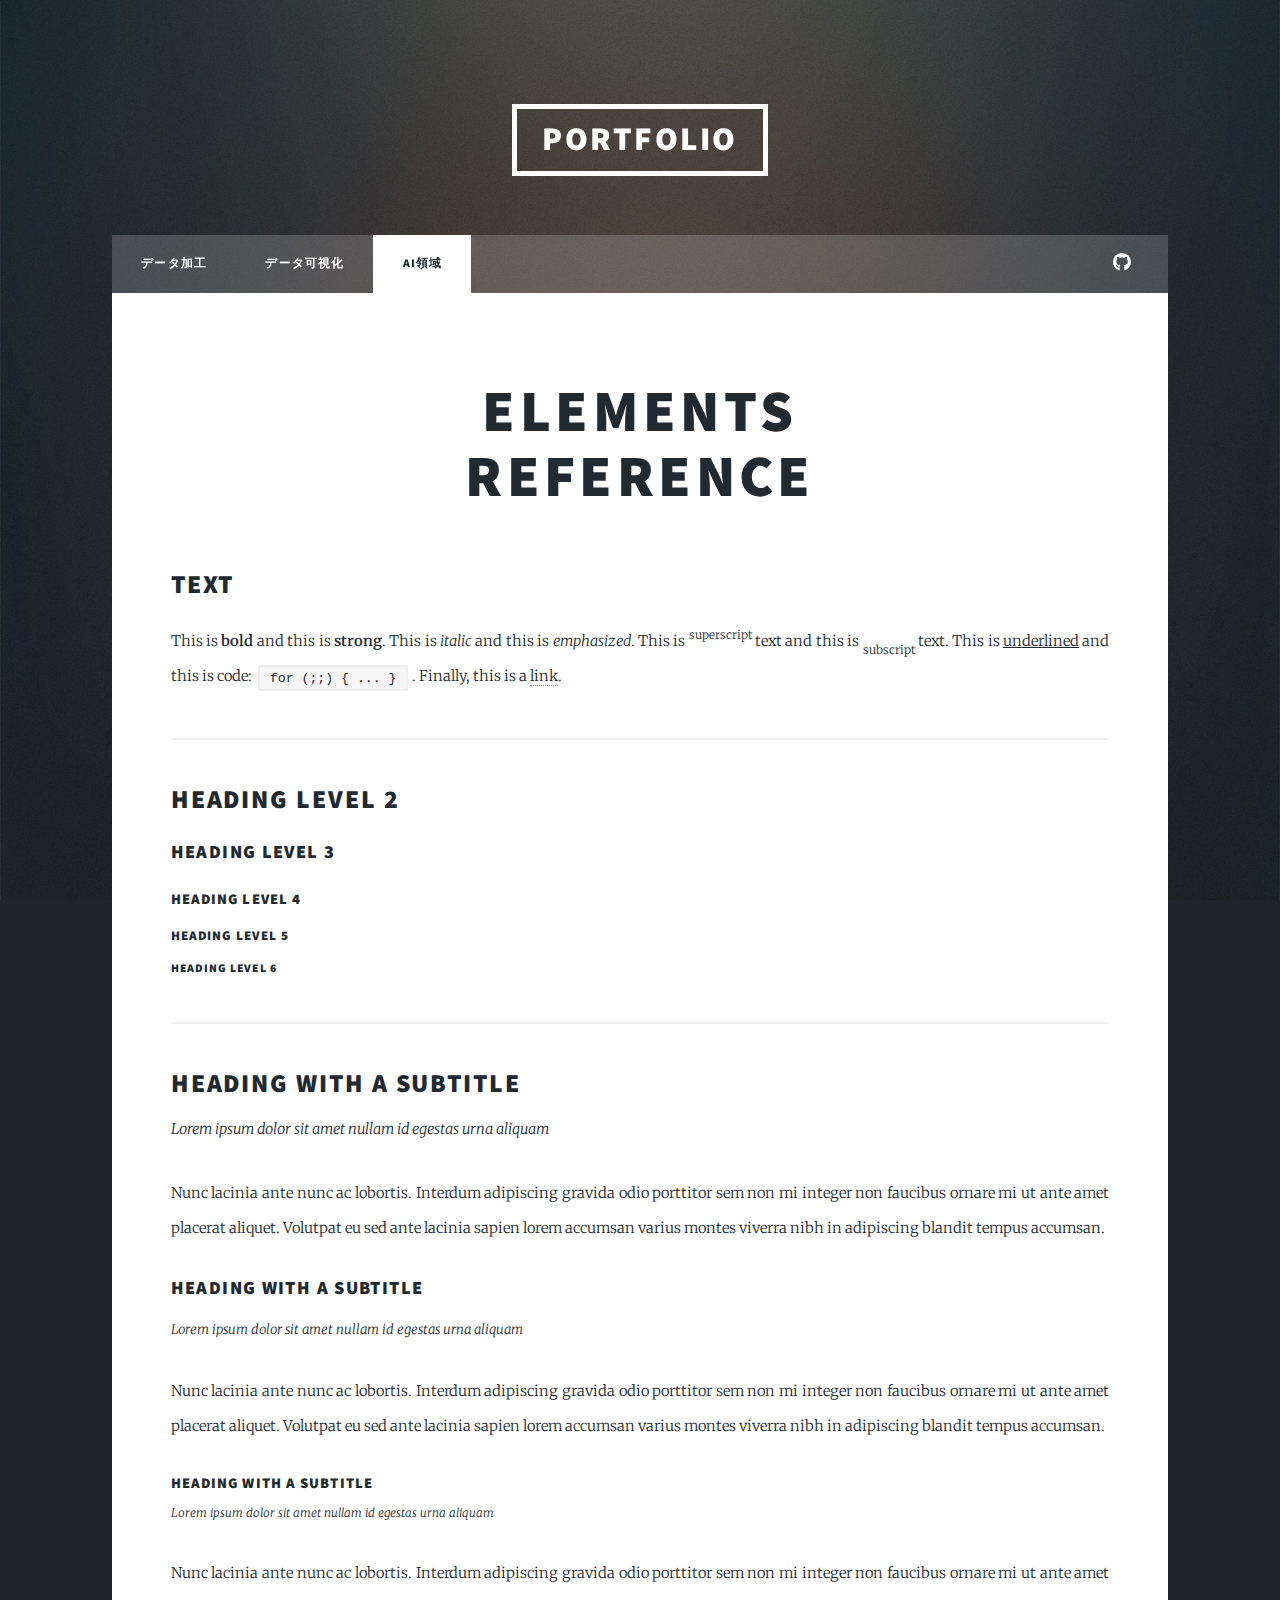
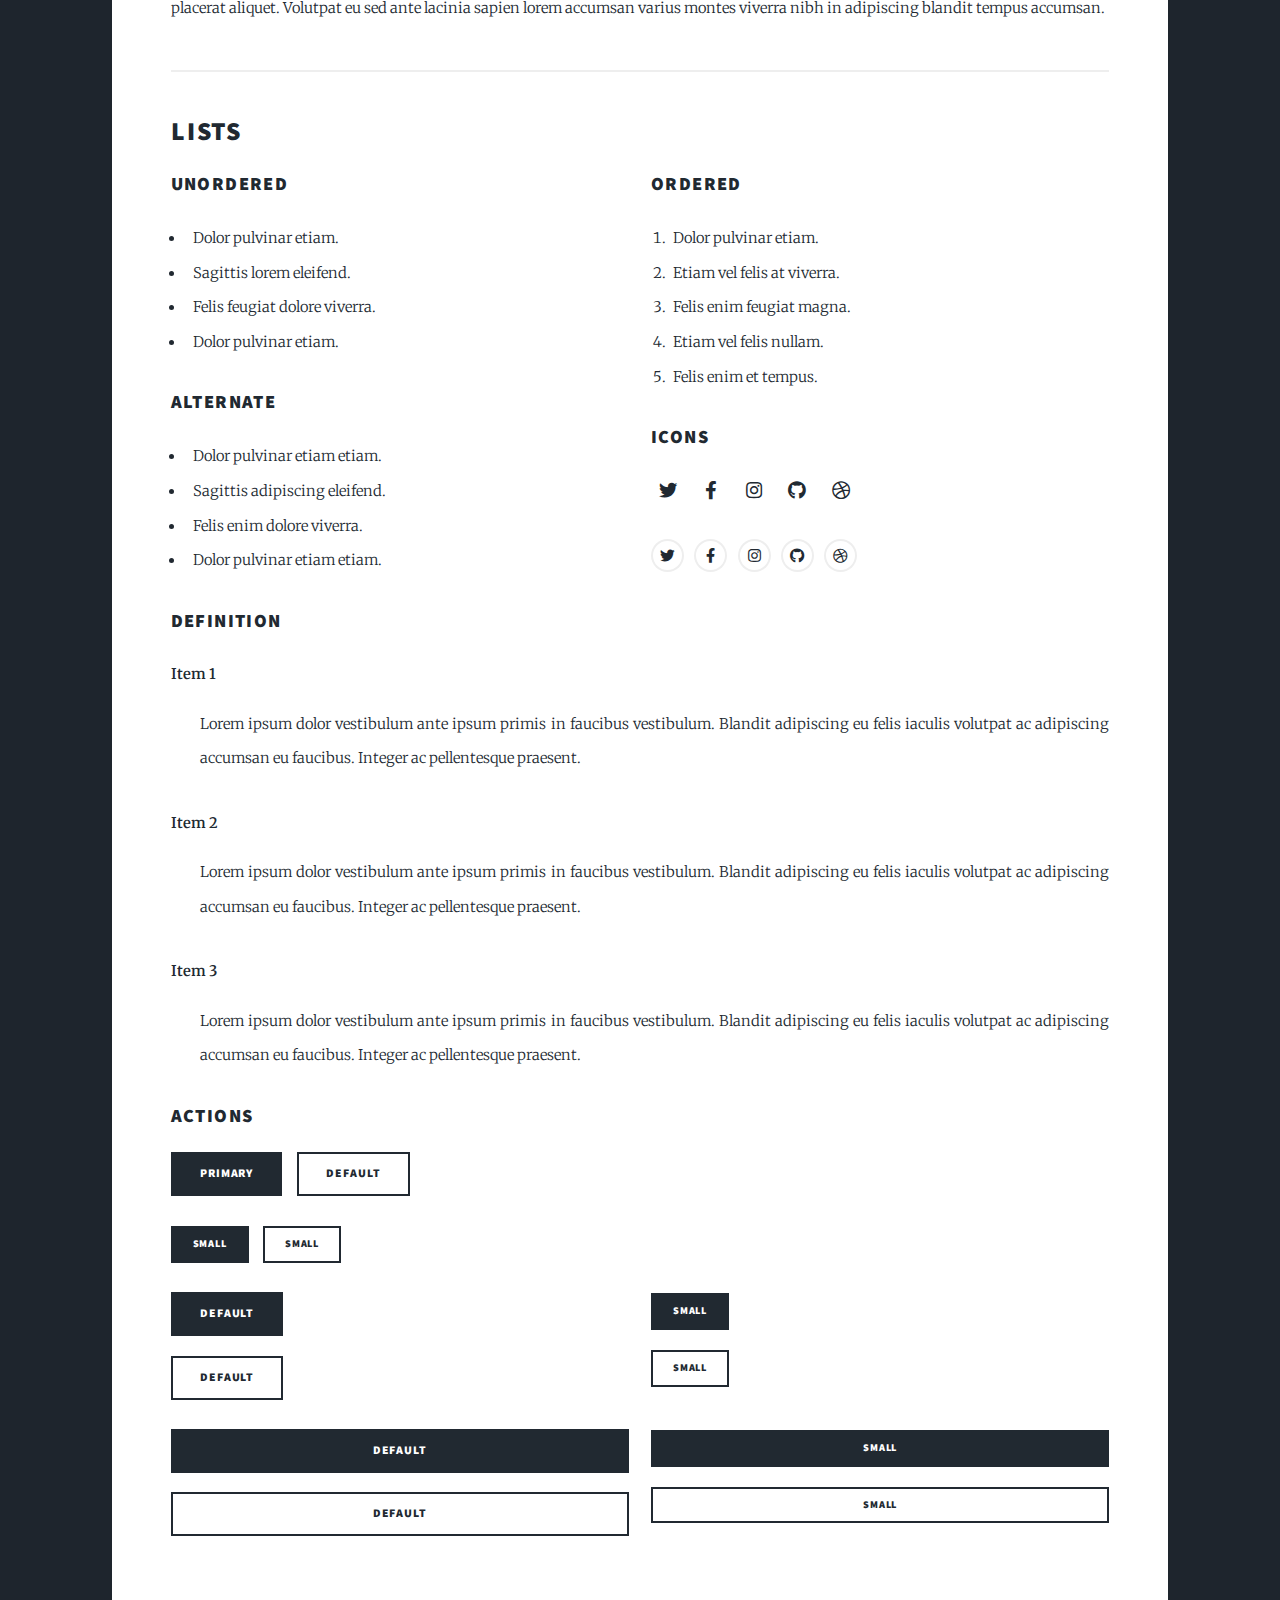
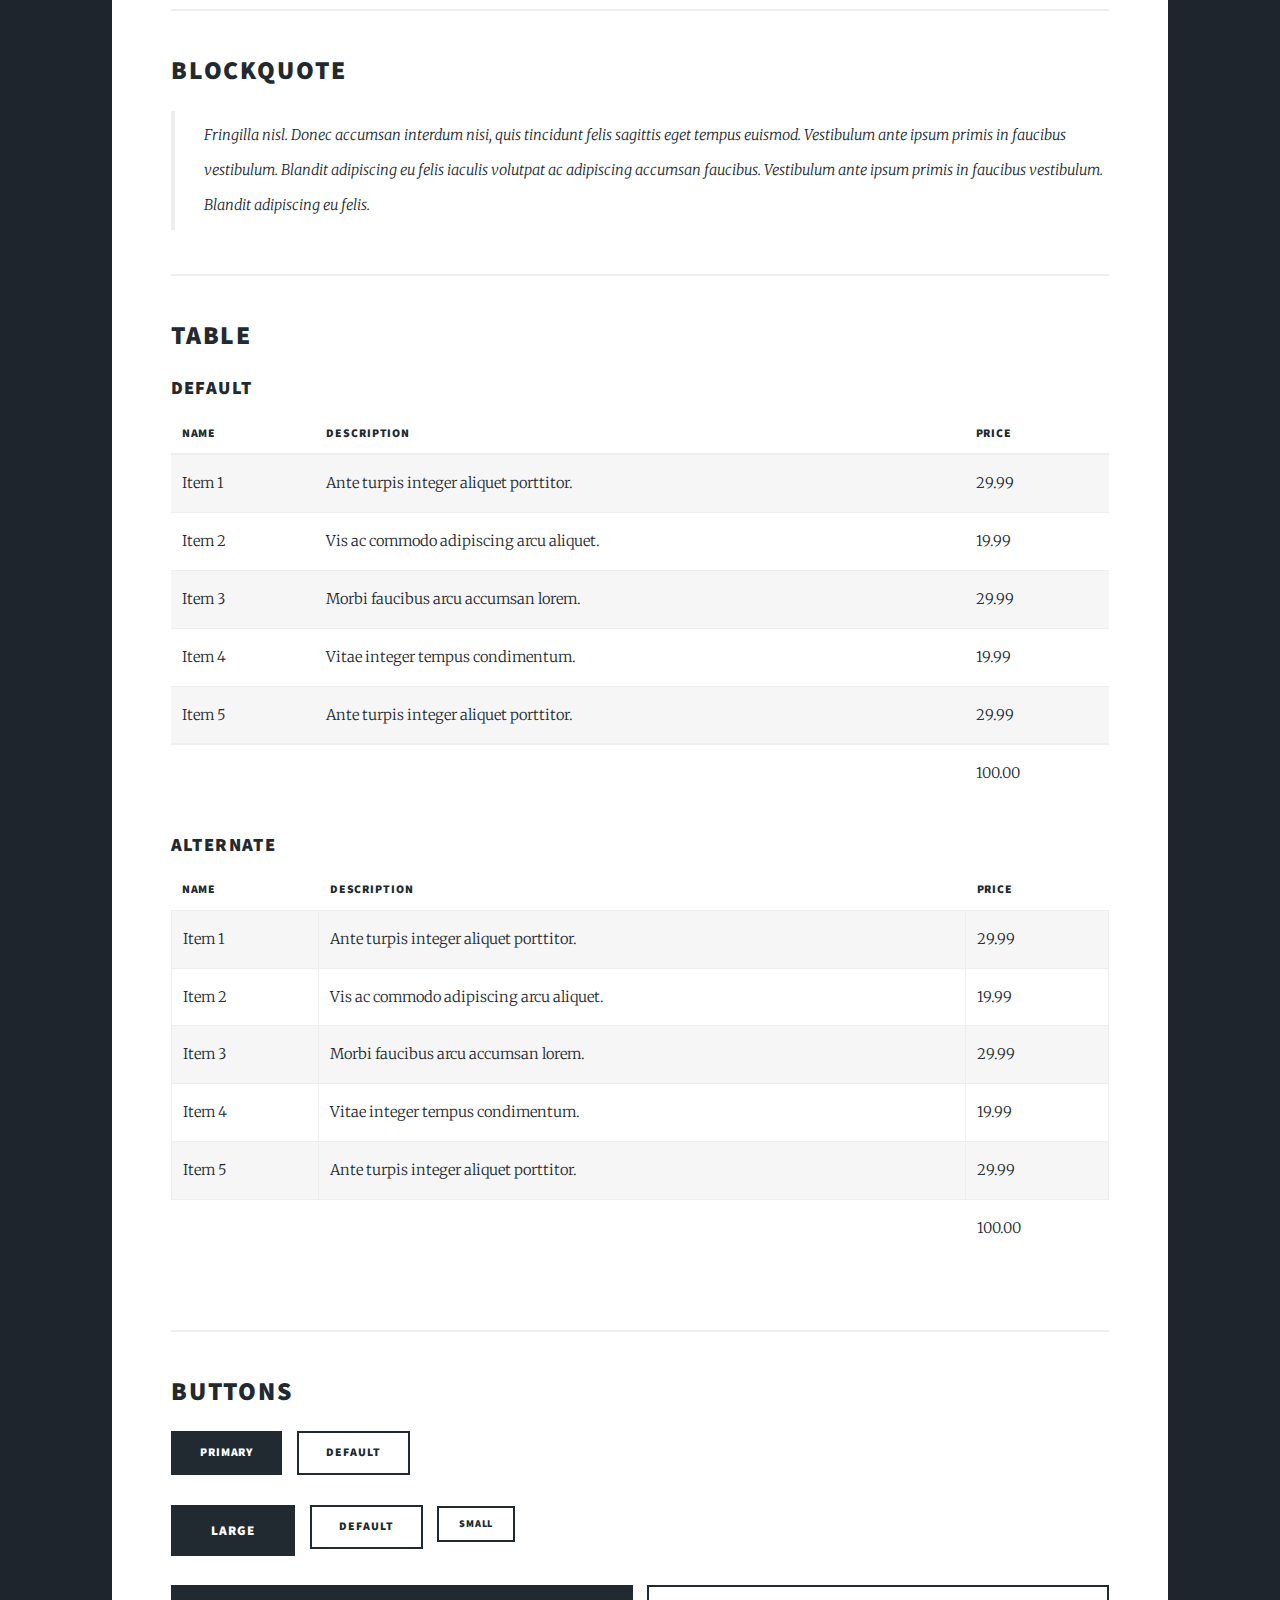
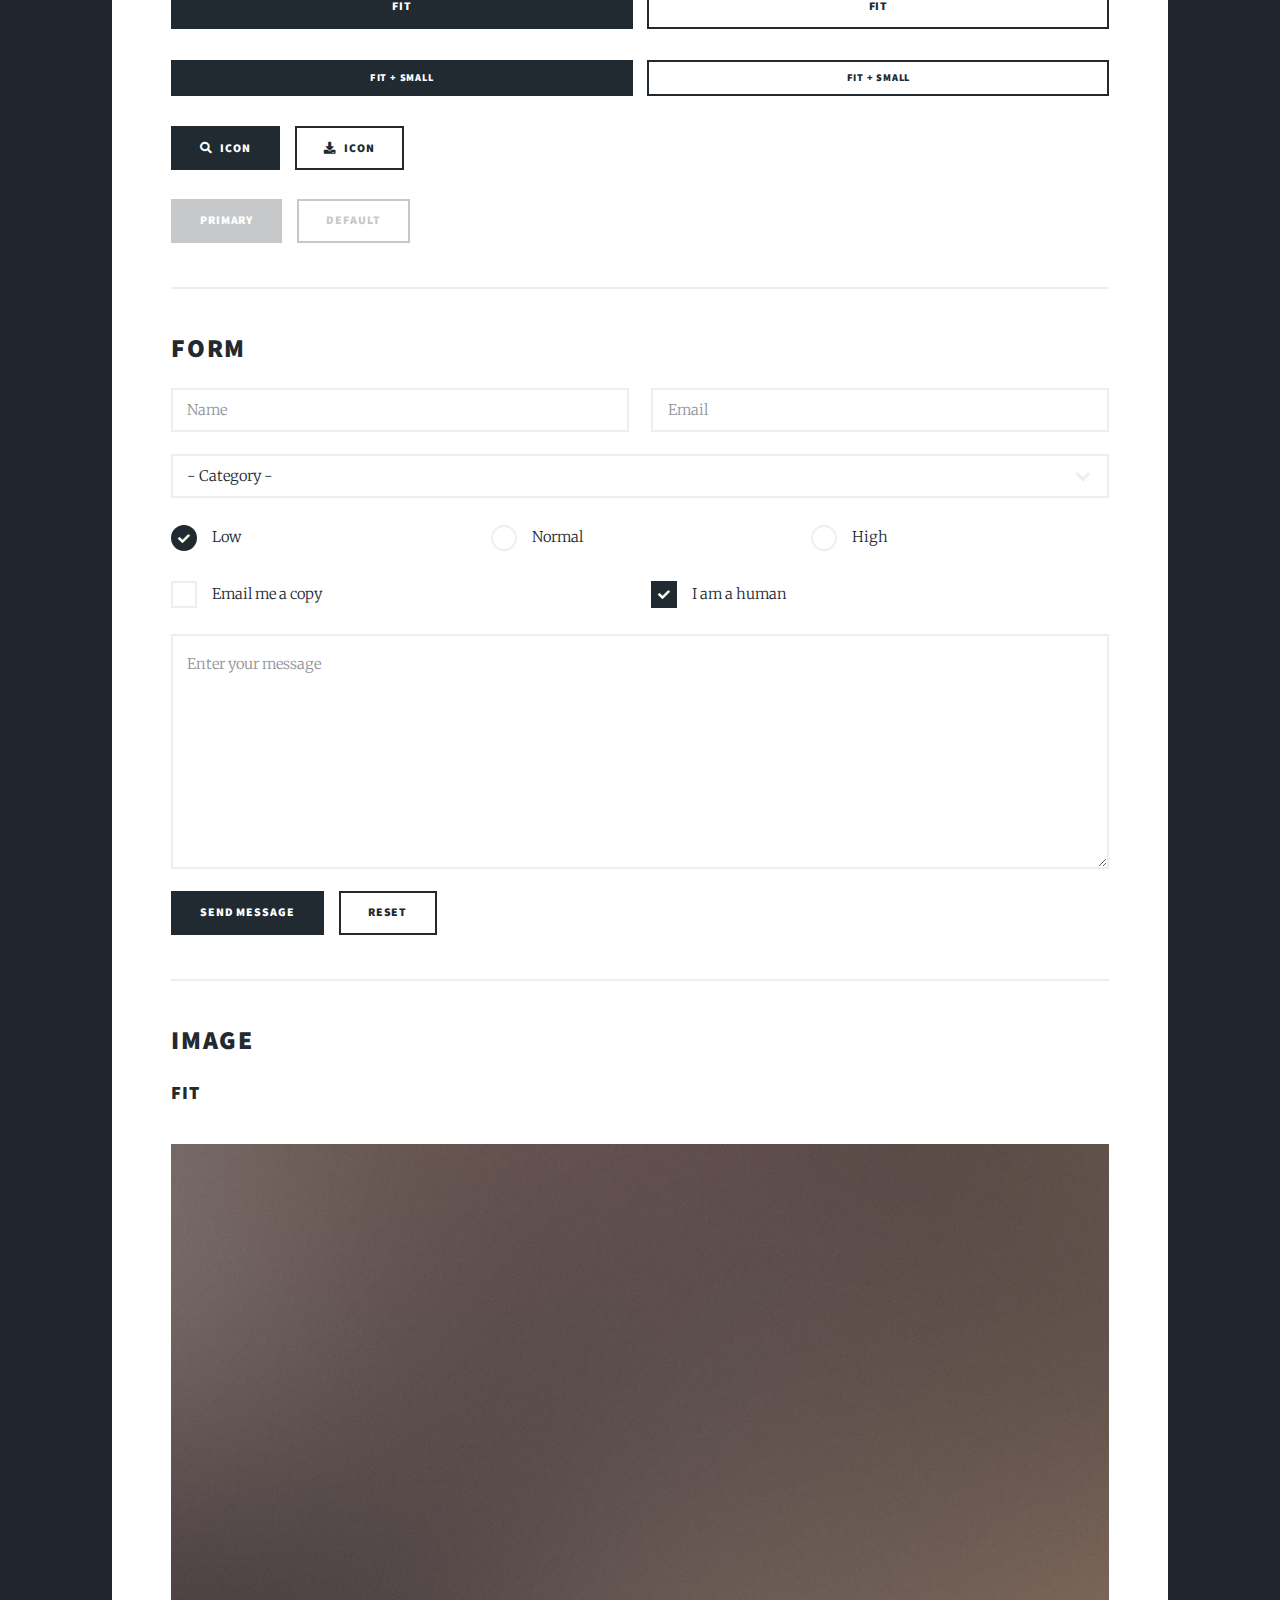
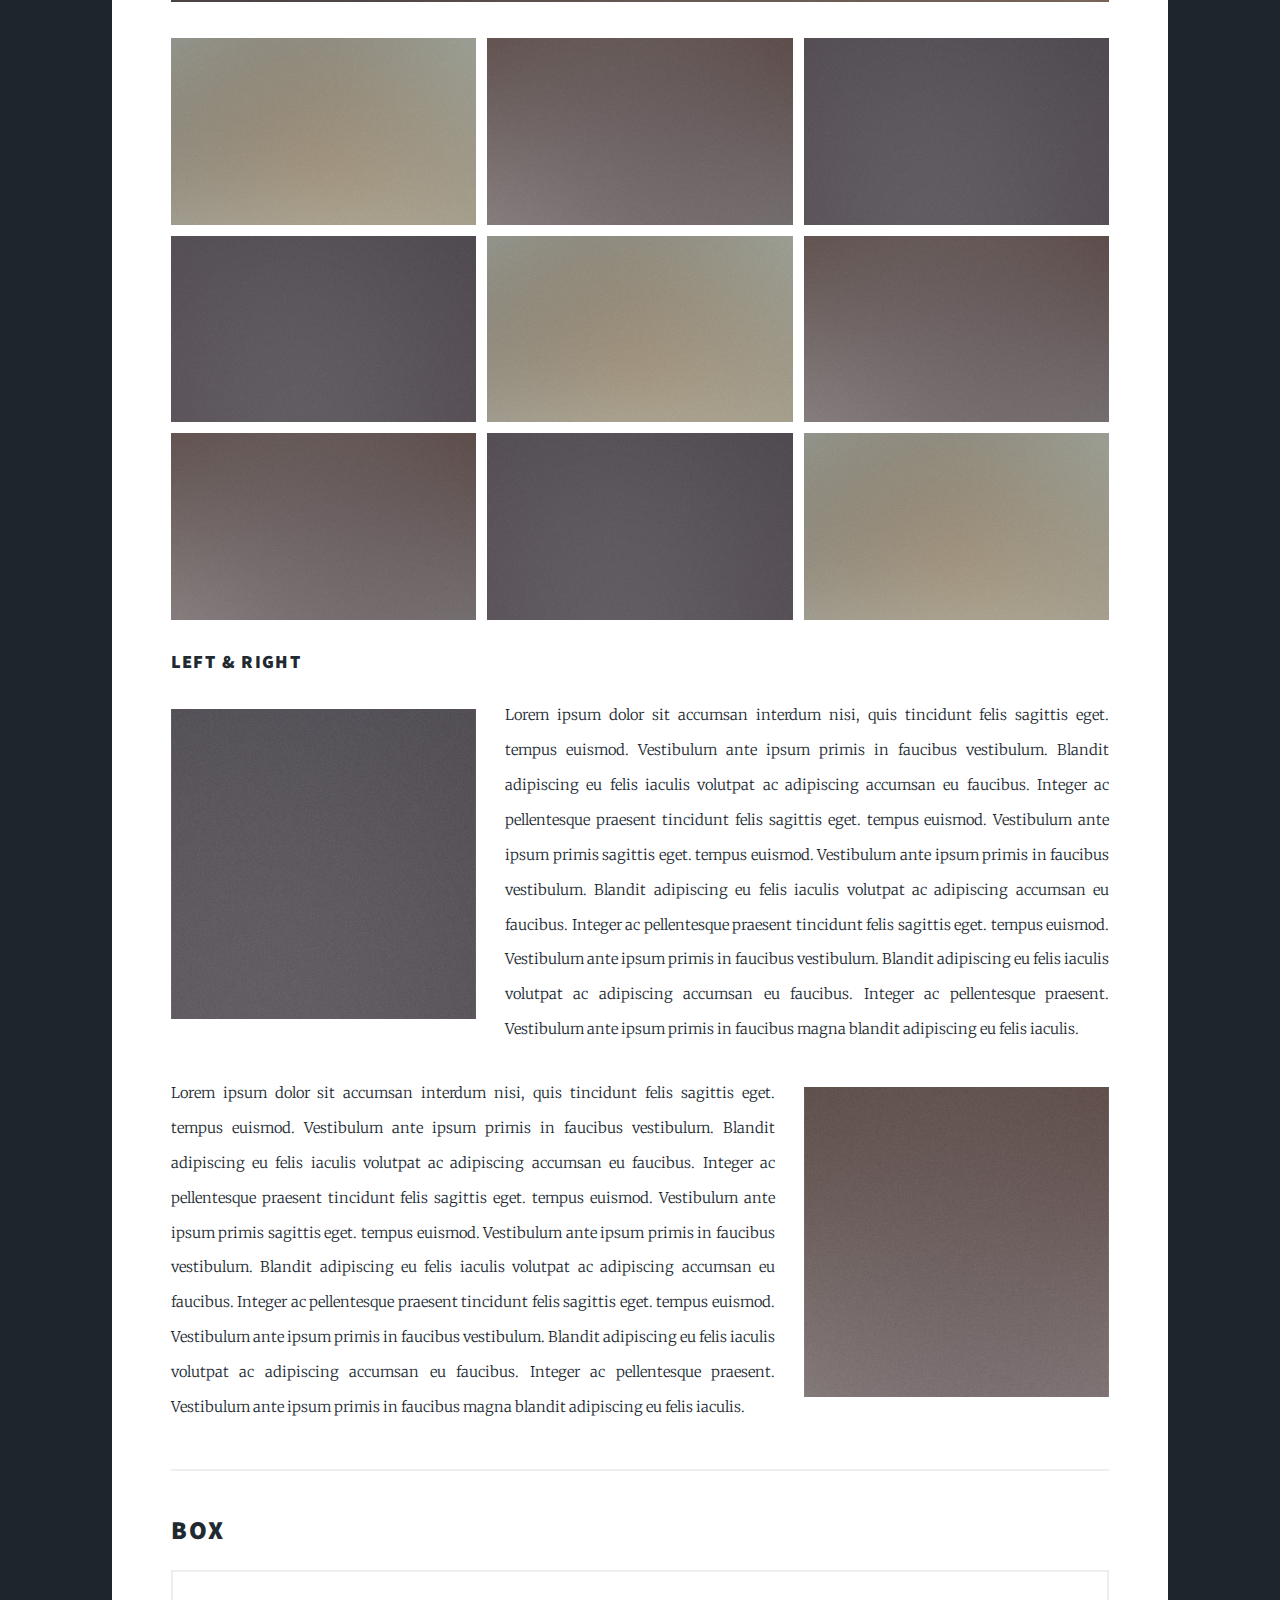
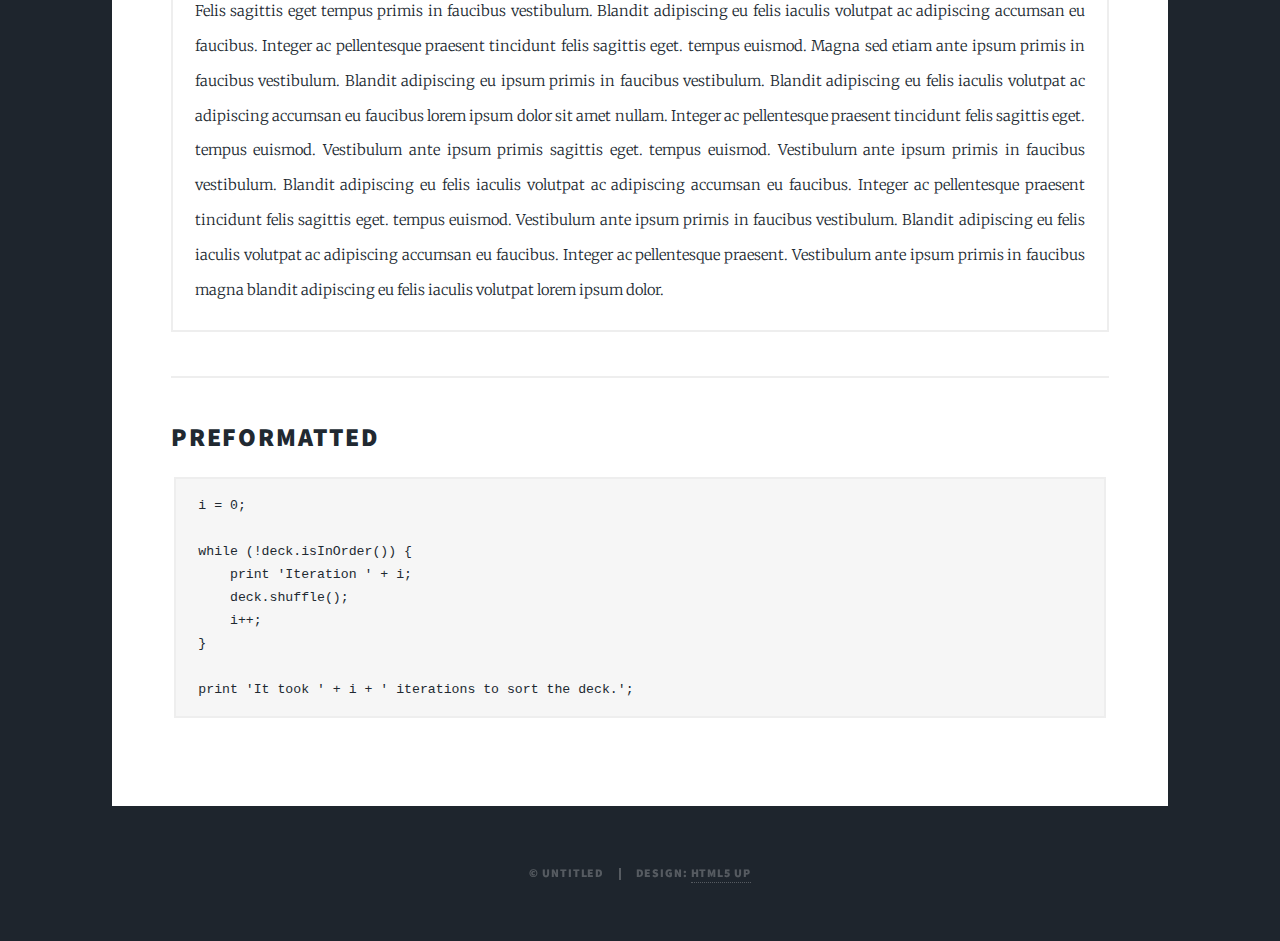
==== elements.html @ 5f017a39 "Add files via upload" ====
<!DOCTYPE HTML>
<!--
	Massively by HTML5 UP
	html5up.net | @ajlkn
	Free for personal and commercial use under the CCA 3.0 license (html5up.net/license)
-->
<html>
	<head>
		<title>Elements Reference - Massively by HTML5 UP</title>
		<meta charset="utf-8" />
		<meta name="viewport" content="width=device-width, initial-scale=1, user-scalable=no" />
		<link rel="stylesheet" href="assets/css/main.css" />
		<noscript><link rel="stylesheet" href="assets/css/noscript.css" /></noscript>
	</head>
	<body class="is-preload">

		<!-- Wrapper -->
			<div id="wrapper">

				<!-- Header -->
					<header id="header">
						<a href="index.html" class="logo">portfolio</a>
					</header>

				<!-- Nav -->
					<nav id="nav">
						<ul class="links">
							<li><a href="index.html">データ加工</a></li>
							<li><a href="generic.html">データ可視化</a></li>
							<li class="active"><a href="elements.html">AI領域</a></li>
						</ul>
						<ul class="icons">
							<li><a href="https://github.com/key410" class="icon brands fa-github"><span class="label">GitHub</span></a></li>
						</ul>
					</nav>

				<!-- Main -->
					<div id="main">

						<!-- Post -->
							<section class="post">
								<header class="major">
									<h1>Elements<br />
									Reference</h1>
								</header>

								<!-- Text stuff -->
									<h2>Text</h2>
									<p>This is <b>bold</b> and this is <strong>strong</strong>. This is <i>italic</i> and this is <em>emphasized</em>.
									This is <sup>superscript</sup> text and this is <sub>subscript</sub> text.
									This is <u>underlined</u> and this is code: <code>for (;;) { ... }</code>.
									Finally, this is a <a href="#">link</a>.</p>
									<hr />
									<h2>Heading Level 2</h2>
									<h3>Heading Level 3</h3>
									<h4>Heading Level 4</h4>
									<h5>Heading Level 5</h5>
									<h6>Heading Level 6</h6>
									<hr />
									<header>
										<h2>Heading with a Subtitle</h2>
										<p>Lorem ipsum dolor sit amet nullam id egestas urna aliquam</p>
									</header>
									<p>Nunc lacinia ante nunc ac lobortis. Interdum adipiscing gravida odio porttitor sem non mi integer non faucibus ornare mi ut ante amet placerat aliquet. Volutpat eu sed ante lacinia sapien lorem accumsan varius montes viverra nibh in adipiscing blandit tempus accumsan.</p>
									<header>
										<h3>Heading with a Subtitle</h3>
										<p>Lorem ipsum dolor sit amet nullam id egestas urna aliquam</p>
									</header>
									<p>Nunc lacinia ante nunc ac lobortis. Interdum adipiscing gravida odio porttitor sem non mi integer non faucibus ornare mi ut ante amet placerat aliquet. Volutpat eu sed ante lacinia sapien lorem accumsan varius montes viverra nibh in adipiscing blandit tempus accumsan.</p>
									<header>
										<h4>Heading with a Subtitle</h4>
										<p>Lorem ipsum dolor sit amet nullam id egestas urna aliquam</p>
									</header>
									<p>Nunc lacinia ante nunc ac lobortis. Interdum adipiscing gravida odio porttitor sem non mi integer non faucibus ornare mi ut ante amet placerat aliquet. Volutpat eu sed ante lacinia sapien lorem accumsan varius montes viverra nibh in adipiscing blandit tempus accumsan.</p>

									<hr />

								<!-- Lists -->
									<h2>Lists</h2>
									<div class="row">
										<div class="col-6 col-12-small">

											<h3>Unordered</h3>
											<ul>
												<li>Dolor pulvinar etiam.</li>
												<li>Sagittis lorem eleifend.</li>
												<li>Felis feugiat dolore viverra.</li>
												<li>Dolor pulvinar etiam.</li>
											</ul>

											<h3>Alternate</h3>
											<ul class="alt">
												<li>Dolor pulvinar etiam etiam.</li>
												<li>Sagittis adipiscing eleifend.</li>
												<li>Felis enim dolore viverra.</li>
												<li>Dolor pulvinar etiam etiam.</li>
											</ul>

										</div>
										<div class="col-6 col-12-small">

											<h3>Ordered</h3>
											<ol>
												<li>Dolor pulvinar etiam.</li>
												<li>Etiam vel felis at viverra.</li>
												<li>Felis enim feugiat magna.</li>
												<li>Etiam vel felis nullam.</li>
												<li>Felis enim et tempus.</li>
											</ol>

											<h3>Icons</h3>
											<ul class="icons">
												<li><a href="#" class="icon brands fa-twitter"><span class="label">Twitter</span></a></li>
												<li><a href="#" class="icon brands fa-facebook-f"><span class="label">Facebook</span></a></li>
												<li><a href="#" class="icon brands fa-instagram"><span class="label">Instagram</span></a></li>
												<li><a href="#" class="icon brands fa-github"><span class="label">Github</span></a></li>
												<li><a href="#" class="icon brands fa-dribbble"><span class="label">Dribbble</span></a></li>
											</ul>
											<ul class="icons alt">
												<li><a href="#" class="icon brands alt fa-twitter"><span class="label">Twitter</span></a></li>
												<li><a href="#" class="icon brands alt fa-facebook-f"><span class="label">Facebook</span></a></li>
												<li><a href="#" class="icon brands alt fa-instagram"><span class="label">Instagram</span></a></li>
												<li><a href="#" class="icon brands alt fa-github"><span class="label">Github</span></a></li>
												<li><a href="#" class="icon brands alt fa-dribbble"><span class="label">Dribbble</span></a></li>
											</ul>

										</div>
									</div>
									<h3>Definition</h3>
									<dl>
										<dt>Item 1</dt>
										<dd>
											<p>Lorem ipsum dolor vestibulum ante ipsum primis in faucibus vestibulum. Blandit adipiscing eu felis iaculis volutpat ac adipiscing accumsan eu faucibus. Integer ac pellentesque praesent.</p>
										</dd>
										<dt>Item 2</dt>
										<dd>
											<p>Lorem ipsum dolor vestibulum ante ipsum primis in faucibus vestibulum. Blandit adipiscing eu felis iaculis volutpat ac adipiscing accumsan eu faucibus. Integer ac pellentesque praesent.</p>
										</dd>
										<dt>Item 3</dt>
										<dd>
											<p>Lorem ipsum dolor vestibulum ante ipsum primis in faucibus vestibulum. Blandit adipiscing eu felis iaculis volutpat ac adipiscing accumsan eu faucibus. Integer ac pellentesque praesent.</p>
										</dd>
									</dl>

									<h3>Actions</h3>
									<ul class="actions">
										<li><a href="#" class="button primary">Primary</a></li>
										<li><a href="#" class="button">Default</a></li>
									</ul>
									<ul class="actions small">
										<li><a href="#" class="button primary small">Small</a></li>
										<li><a href="#" class="button small">Small</a></li>
									</ul>
									<div class="row">
										<div class="col-6 col-12-small">
											<ul class="actions stacked">
												<li><a href="#" class="button primary">Default</a></li>
												<li><a href="#" class="button">Default</a></li>
											</ul>
										</div>
										<div class="col-6 col-12-small">
											<ul class="actions stacked">
												<li><a href="#" class="button primary small">Small</a></li>
												<li><a href="#" class="button small">Small</a></li>
											</ul>
										</div>
									</div>
									<div class="row">
										<div class="col-6 col-12-small">
											<ul class="actions stacked">
												<li><a href="#" class="button primary fit">Default</a></li>
												<li><a href="#" class="button fit">Default</a></li>
											</ul>
										</div>
										<div class="col-6 col-12-small">
											<ul class="actions stacked">
												<li><a href="#" class="button primary small fit">Small</a></li>
												<li><a href="#" class="button small fit">Small</a></li>
											</ul>
										</div>
									</div>

									<hr />

								<!-- Blockquote -->
									<h2>Blockquote</h2>
									<blockquote>Fringilla nisl. Donec accumsan interdum nisi, quis tincidunt felis sagittis eget tempus euismod. Vestibulum ante ipsum primis in faucibus vestibulum. Blandit adipiscing eu felis iaculis volutpat ac adipiscing accumsan faucibus. Vestibulum ante ipsum primis in faucibus vestibulum. Blandit adipiscing eu felis.</blockquote>

									<hr />

								<!-- Table -->
									<h2>Table</h2>

									<h3>Default</h3>
									<div class="table-wrapper">
										<table>
											<thead>
												<tr>
													<th>Name</th>
													<th>Description</th>
													<th>Price</th>
												</tr>
											</thead>
											<tbody>
												<tr>
													<td>Item 1</td>
													<td>Ante turpis integer aliquet porttitor.</td>
													<td>29.99</td>
												</tr>
												<tr>
													<td>Item 2</td>
													<td>Vis ac commodo adipiscing arcu aliquet.</td>
													<td>19.99</td>
												</tr>
												<tr>
													<td>Item 3</td>
													<td> Morbi faucibus arcu accumsan lorem.</td>
													<td>29.99</td>
												</tr>
												<tr>
													<td>Item 4</td>
													<td>Vitae integer tempus condimentum.</td>
													<td>19.99</td>
												</tr>
												<tr>
													<td>Item 5</td>
													<td>Ante turpis integer aliquet porttitor.</td>
													<td>29.99</td>
												</tr>
											</tbody>
											<tfoot>
												<tr>
													<td colspan="2"></td>
													<td>100.00</td>
												</tr>
											</tfoot>
										</table>
									</div>

									<h3>Alternate</h3>
									<div class="table-wrapper">
										<table class="alt">
											<thead>
												<tr>
													<th>Name</th>
													<th>Description</th>
													<th>Price</th>
												</tr>
											</thead>
											<tbody>
												<tr>
													<td>Item 1</td>
													<td>Ante turpis integer aliquet porttitor.</td>
													<td>29.99</td>
												</tr>
												<tr>
													<td>Item 2</td>
													<td>Vis ac commodo adipiscing arcu aliquet.</td>
													<td>19.99</td>
												</tr>
												<tr>
													<td>Item 3</td>
													<td> Morbi faucibus arcu accumsan lorem.</td>
													<td>29.99</td>
												</tr>
												<tr>
													<td>Item 4</td>
													<td>Vitae integer tempus condimentum.</td>
													<td>19.99</td>
												</tr>
												<tr>
													<td>Item 5</td>
													<td>Ante turpis integer aliquet porttitor.</td>
													<td>29.99</td>
												</tr>
											</tbody>
											<tfoot>
												<tr>
													<td colspan="2"></td>
													<td>100.00</td>
												</tr>
											</tfoot>
										</table>
									</div>

									<hr />

								<!-- Buttons -->
									<h2>Buttons</h2>
									<ul class="actions">
										<li><a href="#" class="button primary">Primary</a></li>
										<li><a href="#" class="button">Default</a></li>
									</ul>
									<ul class="actions">
										<li><a href="#" class="button primary large">Large</a></li>
										<li><a href="#" class="button">Default</a></li>
										<li><a href="#" class="button small">Small</a></li>
									</ul>
									<ul class="actions fit">
										<li><a href="#" class="button primary fit">Fit</a></li>
										<li><a href="#" class="button fit">Fit</a></li>
									</ul>
									<ul class="actions fit small">
										<li><a href="#" class="button primary fit small">Fit + Small</a></li>
										<li><a href="#" class="button fit small">Fit + Small</a></li>
									</ul>
									<ul class="actions">
										<li><a href="#" class="button primary icon solid fa-search">Icon</a></li>
										<li><a href="#" class="button icon solid fa-download">Icon</a></li>
									</ul>
									<ul class="actions">
										<li><span class="button primary disabled">Primary</span></li>
										<li><span class="button disabled">Default</span></li>
									</ul>

									<hr />

								<!-- Form -->
									<h2>Form</h2>

									<form method="post" action="#">
										<div class="row gtr-uniform">
											<div class="col-6 col-12-xsmall">
												<input type="text" name="demo-name" id="demo-name" value="" placeholder="Name" />
											</div>
											<div class="col-6 col-12-xsmall">
												<input type="email" name="demo-email" id="demo-email" value="" placeholder="Email" />
											</div>
											<!-- Break -->
											<div class="col-12">
												<select name="demo-category" id="demo-category">
													<option value="">- Category -</option>
													<option value="1">Manufacturing</option>
													<option value="1">Shipping</option>
													<option value="1">Administration</option>
													<option value="1">Human Resources</option>
												</select>
											</div>
											<!-- Break -->
											<div class="col-4 col-12-small">
												<input type="radio" id="demo-priority-low" name="demo-priority" checked>
												<label for="demo-priority-low">Low</label>
											</div>
											<div class="col-4 col-12-small">
												<input type="radio" id="demo-priority-normal" name="demo-priority">
												<label for="demo-priority-normal">Normal</label>
											</div>
											<div class="col-4 col-12-small">
												<input type="radio" id="demo-priority-high" name="demo-priority">
												<label for="demo-priority-high">High</label>
											</div>
											<!-- Break -->
											<div class="col-6 col-12-small">
												<input type="checkbox" id="demo-copy" name="demo-copy">
												<label for="demo-copy">Email me a copy</label>
											</div>
											<div class="col-6 col-12-small">
												<input type="checkbox" id="demo-human" name="demo-human" checked>
												<label for="demo-human">I am a human</label>
											</div>
											<!-- Break -->
											<div class="col-12">
												<textarea name="demo-message" id="demo-message" placeholder="Enter your message" rows="6"></textarea>
											</div>
											<!-- Break -->
											<div class="col-12">
												<ul class="actions">
													<li><input type="submit" value="Send Message" class="primary" /></li>
													<li><input type="reset" value="Reset" /></li>
												</ul>
											</div>
										</div>
									</form>

									<hr />

								<!-- Image -->
									<h2>Image</h2>

									<h3>Fit</h3>
									<span class="image fit"><img src="images/pic01.jpg" alt="" /></span>
									<div class="box alt">
										<div class="row gtr-50 gtr-uniform">
											<div class="col-4"><span class="image fit"><img src="images/pic02.jpg" alt="" /></span></div>
											<div class="col-4"><span class="image fit"><img src="images/pic03.jpg" alt="" /></span></div>
											<div class="col-4"><span class="image fit"><img src="images/pic04.jpg" alt="" /></span></div>
											<!-- Break -->
											<div class="col-4"><span class="image fit"><img src="images/pic04.jpg" alt="" /></span></div>
											<div class="col-4"><span class="image fit"><img src="images/pic02.jpg" alt="" /></span></div>
											<div class="col-4"><span class="image fit"><img src="images/pic03.jpg" alt="" /></span></div>
											<!-- Break -->
											<div class="col-4"><span class="image fit"><img src="images/pic03.jpg" alt="" /></span></div>
											<div class="col-4"><span class="image fit"><img src="images/pic04.jpg" alt="" /></span></div>
											<div class="col-4"><span class="image fit"><img src="images/pic02.jpg" alt="" /></span></div>
										</div>
									</div>

									<h3>Left &amp; Right</h3>
									<p><span class="image left"><img src="images/pic08.jpg" alt="" /></span>Lorem ipsum dolor sit accumsan interdum nisi, quis tincidunt felis sagittis eget. tempus euismod. Vestibulum ante ipsum primis in faucibus vestibulum. Blandit adipiscing eu felis iaculis volutpat ac adipiscing accumsan eu faucibus. Integer ac pellentesque praesent tincidunt felis sagittis eget. tempus euismod. Vestibulum ante ipsum primis sagittis eget. tempus euismod. Vestibulum ante ipsum primis in faucibus vestibulum. Blandit adipiscing eu felis iaculis volutpat ac adipiscing accumsan eu faucibus. Integer ac pellentesque praesent tincidunt felis sagittis eget. tempus euismod. Vestibulum ante ipsum primis in faucibus vestibulum. Blandit adipiscing eu felis iaculis volutpat ac adipiscing accumsan eu faucibus. Integer ac pellentesque praesent. Vestibulum ante ipsum primis in faucibus magna blandit adipiscing eu felis iaculis.</p>
									<p><span class="image right"><img src="images/pic09.jpg" alt="" /></span>Lorem ipsum dolor sit accumsan interdum nisi, quis tincidunt felis sagittis eget. tempus euismod. Vestibulum ante ipsum primis in faucibus vestibulum. Blandit adipiscing eu felis iaculis volutpat ac adipiscing accumsan eu faucibus. Integer ac pellentesque praesent tincidunt felis sagittis eget. tempus euismod. Vestibulum ante ipsum primis sagittis eget. tempus euismod. Vestibulum ante ipsum primis in faucibus vestibulum. Blandit adipiscing eu felis iaculis volutpat ac adipiscing accumsan eu faucibus. Integer ac pellentesque praesent tincidunt felis sagittis eget. tempus euismod. Vestibulum ante ipsum primis in faucibus vestibulum. Blandit adipiscing eu felis iaculis volutpat ac adipiscing accumsan eu faucibus. Integer ac pellentesque praesent. Vestibulum ante ipsum primis in faucibus magna blandit adipiscing eu felis iaculis.</p>

									<hr />

								<!-- Box -->
									<h2>Box</h2>
									<div class="box">
										<p>Felis sagittis eget tempus primis in faucibus vestibulum. Blandit adipiscing eu felis iaculis volutpat ac adipiscing accumsan eu faucibus. Integer ac pellentesque praesent tincidunt felis sagittis eget. tempus euismod. Magna sed etiam ante ipsum primis in faucibus vestibulum. Blandit adipiscing eu ipsum primis in faucibus vestibulum. Blandit adipiscing eu felis iaculis volutpat ac adipiscing accumsan eu faucibus lorem ipsum dolor sit amet nullam. Integer ac pellentesque praesent tincidunt felis sagittis eget. tempus euismod. Vestibulum ante ipsum primis sagittis eget. tempus euismod. Vestibulum ante ipsum primis in faucibus vestibulum. Blandit adipiscing eu felis iaculis volutpat ac adipiscing accumsan eu faucibus. Integer ac pellentesque praesent tincidunt felis sagittis eget. tempus euismod. Vestibulum ante ipsum primis in faucibus vestibulum. Blandit adipiscing eu felis iaculis volutpat ac adipiscing accumsan eu faucibus. Integer ac pellentesque praesent. Vestibulum ante ipsum primis in faucibus magna blandit adipiscing eu felis iaculis volutpat lorem ipsum dolor.</p>
									</div>

									<hr />

								<!-- Preformatted Code -->
									<h2>Preformatted</h2>
									<pre><code>i = 0;

while (!deck.isInOrder()) {
    print 'Iteration ' + i;
    deck.shuffle();
    i++;
}

print 'It took ' + i + ' iterations to sort the deck.';
</code></pre>

							</section>

					</div>


				<!-- Copyright -->
					<div id="copyright">
						<ul><li>&copy; Untitled</li><li>Design: <a href="https://html5up.net">HTML5 UP</a></li></ul>
					</div>

			</div>

		<!-- Scripts -->
			<script src="assets/js/jquery.min.js"></script>
			<script src="assets/js/jquery.scrollex.min.js"></script>
			<script src="assets/js/jquery.scrolly.min.js"></script>
			<script src="assets/js/browser.min.js"></script>
			<script src="assets/js/breakpoints.min.js"></script>
			<script src="assets/js/util.js"></script>
			<script src="assets/js/main.js"></script>

	</body>
</html>
---- assets/css/main.css ----
@import url(fontawesome-all.min.css);
@import url("https://fonts.googleapis.com/css?family=Merriweather:300,700,300italic,700italic|Source+Sans+Pro:900");

/*
	Massively by HTML5 UP
	html5up.net | @ajlkn
	Free for personal and commercial use under the CCA 3.0 license (html5up.net/license)
*/

html, body, div, span, applet, object,
iframe, h1, h2, h3, h4, h5, h6, p, blockquote,
pre, a, abbr, acronym, address, big, cite,
code, del, dfn, em, img, ins, kbd, q, s, samp,
small, strike, strong, sub, sup, tt, var, b,
u, i, center, dl, dt, dd, ol, ul, li, fieldset,
form, label, legend, table, caption, tbody,
tfoot, thead, tr, th, td, article, aside,
canvas, details, embed, figure, figcaption,
footer, header, hgroup, menu, nav, output, ruby,
section, summary, time, mark, audio, video {
	margin: 0;
	padding: 0;
	border: 0;
	font-size: 100%;
	font: inherit;
	vertical-align: baseline;}

article, aside, details, figcaption, figure,
footer, header, hgroup, menu, nav, section {
	display: block;}

body {
	line-height: 1;
}

ol, ul {
	list-style: none;
}

blockquote, q {
	quotes: none;
}

	blockquote:before, blockquote:after, q:before, q:after {
		content: '';
		content: none;
	}

table {
	border-collapse: collapse;
	border-spacing: 0;
}

body {
	-webkit-text-size-adjust: none;
}

mark {
	background-color: transparent;
	color: inherit;
}

input::-moz-focus-inner {
	border: 0;
	padding: 0;
}

input, select, textarea {
	-moz-appearance: none;
	-webkit-appearance: none;
	-ms-appearance: none;
	appearance: none;
}

/* Basic */

	@-ms-viewport {
		width: device-width;
	}

	body {
		-ms-overflow-style: scrollbar;
	}

	@media screen and (max-width: 480px) {

		html, body {
			min-width: 320px;
		}

	}

	html {
		box-sizing: border-box;
	}

	*, *:before, *:after {
		box-sizing: inherit;
	}

	body {
		background-color: #1e252d;
	}

		body.is-preload *, body.is-preload *:before, body.is-preload *:after {
			-moz-animation: none !important;
			-webkit-animation: none !important;
			-ms-animation: none !important;
			animation: none !important;
			-moz-transition: none !important;
			-webkit-transition: none !important;
			-ms-transition: none !important;
			transition: none !important;
		}

/* Type */

	html {
		font-size: 16pt;
	}

		@media screen and (max-width: 1680px) {

			html {
				font-size: 12pt;
			}

		}

		@media screen and (max-width: 1280px) {

			html {
				font-size: 11pt;
			}

		}

		@media screen and (max-width: 360px) {

			html {
				font-size: 10pt;
			}

		}

	body {
		color: #212931;
	}

	body, input, select, textarea {
		font-family: "Merriweather", Georgia, serif;
		font-weight: 300;
		font-size: 1rem;
		line-height: 2.375;
	}

	a {
		-moz-transition: color 0.2s ease-in-out, background-color 0.2s ease-in-out, border-color 0.2s ease-in-out, box-shadow 0.2s ease-in-out;
		-webkit-transition: color 0.2s ease-in-out, background-color 0.2s ease-in-out, border-color 0.2s ease-in-out, box-shadow 0.2s ease-in-out;
		-ms-transition: color 0.2s ease-in-out, background-color 0.2s ease-in-out, border-color 0.2s ease-in-out, box-shadow 0.2s ease-in-out;
		transition: color 0.2s ease-in-out, background-color 0.2s ease-in-out, border-color 0.2s ease-in-out, box-shadow 0.2s ease-in-out;
		border-bottom: dotted 1px;
		text-decoration: none;
	}

		a:hover {
			border-bottom-color: transparent;
		}

	strong, b {
		font-weight: 600;
	}

	em, i {
		font-style: italic;
	}

	p {
		text-align: justify;
		margin: 0 0 2rem 0;
	}

	h1, h2, h3, h4, h5, h6 {
		font-family: "Source Sans Pro", Helvetica, sans-serif;
		font-weight: 900;
		line-height: 1.5;
		letter-spacing: 0.075em;
		text-transform: uppercase;
		margin: 0 0 1rem 0;
	}

		h1 a, h2 a, h3 a, h4 a, h5 a, h6 a {
			border-bottom: 0;
			color: inherit;
			text-decoration: none;
		}

	h1 {
		font-size: 4rem;
		line-height: 1.1;
		margin: 0 0 2rem 0;
	}

	h2 {
		font-size: 1.75rem;
		line-height: 1.3;
		margin: 0 0 1.5rem 0;
	}

	h3 {
		font-size: 1.25rem;
		margin: 0 0 1.5rem 0;
	}

	h4 {
		font-size: 1rem;
	}

	h5 {
		font-size: 0.9rem;
	}

	h6 {
		font-size: 0.8rem;
	}

	sub {
		font-size: 0.8rem;
		position: relative;
		top: 0.5rem;
	}

	sup {
		font-size: 0.8rem;
		position: relative;
		top: -0.5rem;
	}

	blockquote {
		border-left: solid 4px;
		font-style: italic;
		margin: 0 0 2rem 0;
		padding: 0.5rem 0 0.5rem 2rem;
	}

	code {
		border: solid 2px;
		font-family: "Courier New", monospace;
		font-size: 0.9rem;
		margin: 0 0.25rem;
		padding: 0.25rem 0.65rem;
	}

	pre {
		-webkit-overflow-scrolling: touch;
		font-family: "Courier New", monospace;
		font-size: 0.9rem;
		margin: 0 0 2rem 0;
	}

		pre code {
			display: block;
			line-height: 1.75;
			padding: 1rem 1.5rem;
			overflow-x: auto;
			text-align: left;
		}

	hr {
		border: 0;
		border-bottom: solid 2px;
		margin: 3rem 0;
	}

		hr.major {
			margin: 5rem 0;
		}

	.align-left {
		text-align: left;
	}

	.align-center {
		text-align: center;
	}

	.align-right {
		text-align: right;
	}

	input, select, textarea {
		color: #212931;
	}

	a {
		color: #212931;
		border-bottom-color: rgba(33, 41, 49, 0.5);
	}

		a:hover {
			border-bottom-color: transparent;
			color: #18bfef !important;
		}

	strong, b {
		color: #212931;
	}

	h1, h2, h3, h4, h5, h6 {
		color: #212931;
	}

	blockquote {
		border-left-color: #eeeeee;
	}

	code {
		background: rgba(220, 220, 220, 0.25);
		border-color: #eeeeee;
	}

	hr {
		border-bottom-color: #eeeeee;
	}

/* Row */

	.row {
		display: flex;
		flex-wrap: wrap;
		box-sizing: border-box;
		align-items: stretch;
	}

		.row > * {
			box-sizing: border-box;
		}

		.row.gtr-uniform > * > :last-child {
			margin-bottom: 0;
		}

		.row.aln-left {
			justify-content: flex-start;
		}

		.row.aln-center {
			justify-content: center;
		}

		.row.aln-right {
			justify-content: flex-end;
		}

		.row.aln-top {
			align-items: flex-start;
		}

		.row.aln-middle {
			align-items: center;
		}

		.row.aln-bottom {
			align-items: flex-end;
		}

		.row > .imp {
			order: -1;
		}

		.row > .col-1 {
			width: 8.33333%;
		}

		.row > .off-1 {
			margin-left: 8.33333%;
		}

		.row > .col-2 {
			width: 16.66667%;
		}

		.row > .off-2 {
			margin-left: 16.66667%;
		}

		.row > .col-3 {
			width: 25%;
		}

		.row > .off-3 {
			margin-left: 25%;
		}

		.row > .col-4 {
			width: 33.33333%;
		}

		.row > .off-4 {
			margin-left: 33.33333%;
		}

		.row > .col-5 {
			width: 41.66667%;
		}

		.row > .off-5 {
			margin-left: 41.66667%;
		}

		.row > .col-6 {
			width: 50%;
		}

		.row > .off-6 {
			margin-left: 50%;
		}

		.row > .col-7 {
			width: 58.33333%;
		}

		.row > .off-7 {
			margin-left: 58.33333%;
		}

		.row > .col-8 {
			width: 66.66667%;
		}

		.row > .off-8 {
			margin-left: 66.66667%;
		}

		.row > .col-9 {
			width: 75%;
		}

		.row > .off-9 {
			margin-left: 75%;
		}

		.row > .col-10 {
			width: 83.33333%;
		}

		.row > .off-10 {
			margin-left: 83.33333%;
		}

		.row > .col-11 {
			width: 91.66667%;
		}

		.row > .off-11 {
			margin-left: 91.66667%;
		}

		.row > .col-12 {
			width: 100%;
		}

		.row > .off-12 {
			margin-left: 100%;
		}

		.row.gtr-0 {
			margin-top: 0;
			margin-left: 0rem;
		}

			.row.gtr-0 > * {
				padding: 0 0 0 0rem;
			}

			.row.gtr-0.gtr-uniform {
				margin-top: 0rem;
			}

				.row.gtr-0.gtr-uniform > * {
					padding-top: 0rem;
				}

		.row.gtr-25 {
			margin-top: 0;
			margin-left: -0.375rem;
		}

			.row.gtr-25 > * {
				padding: 0 0 0 0.375rem;
			}

			.row.gtr-25.gtr-uniform {
				margin-top: -0.375rem;
			}

				.row.gtr-25.gtr-uniform > * {
					padding-top: 0.375rem;
				}

		.row.gtr-50 {
			margin-top: 0;
			margin-left: -0.75rem;
		}

			.row.gtr-50 > * {
				padding: 0 0 0 0.75rem;
			}

			.row.gtr-50.gtr-uniform {
				margin-top: -0.75rem;
			}

				.row.gtr-50.gtr-uniform > * {
					padding-top: 0.75rem;
				}

		.row {
			margin-top: 0;
			margin-left: -1.5rem;
		}

			.row > * {
				padding: 0 0 0 1.5rem;
			}

			.row.gtr-uniform {
				margin-top: -1.5rem;
			}

				.row.gtr-uniform > * {
					padding-top: 1.5rem;
				}

		.row.gtr-150 {
			margin-top: 0;
			margin-left: -2.25rem;
		}

			.row.gtr-150 > * {
				padding: 0 0 0 2.25rem;
			}

			.row.gtr-150.gtr-uniform {
				margin-top: -2.25rem;
			}

				.row.gtr-150.gtr-uniform > * {
					padding-top: 2.25rem;
				}

		.row.gtr-200 {
			margin-top: 0;
			margin-left: -3rem;
		}

			.row.gtr-200 > * {
				padding: 0 0 0 3rem;
			}

			.row.gtr-200.gtr-uniform {
				margin-top: -3rem;
			}

				.row.gtr-200.gtr-uniform > * {
					padding-top: 3rem;
				}

		@media screen and (max-width: 1680px) {

			.row {
				display: flex;
				flex-wrap: wrap;
				box-sizing: border-box;
				align-items: stretch;
			}

				.row > * {
					box-sizing: border-box;
				}

				.row.gtr-uniform > * > :last-child {
					margin-bottom: 0;
				}

				.row.aln-left {
					justify-content: flex-start;
				}

				.row.aln-center {
					justify-content: center;
				}

				.row.aln-right {
					justify-content: flex-end;
				}

				.row.aln-top {
					align-items: flex-start;
				}

				.row.aln-middle {
					align-items: center;
				}

				.row.aln-bottom {
					align-items: flex-end;
				}

				.row > .imp-xlarge {
					order: -1;
				}

				.row > .col-1-xlarge {
					width: 8.33333%;
				}

				.row > .off-1-xlarge {
					margin-left: 8.33333%;
				}

				.row > .col-2-xlarge {
					width: 16.66667%;
				}

				.row > .off-2-xlarge {
					margin-left: 16.66667%;
				}

				.row > .col-3-xlarge {
					width: 25%;
				}

				.row > .off-3-xlarge {
					margin-left: 25%;
				}

				.row > .col-4-xlarge {
					width: 33.33333%;
				}

				.row > .off-4-xlarge {
					margin-left: 33.33333%;
				}

				.row > .col-5-xlarge {
					width: 41.66667%;
				}

				.row > .off-5-xlarge {
					margin-left: 41.66667%;
				}

				.row > .col-6-xlarge {
					width: 50%;
				}

				.row > .off-6-xlarge {
					margin-left: 50%;
				}

				.row > .col-7-xlarge {
					width: 58.33333%;
				}

				.row > .off-7-xlarge {
					margin-left: 58.33333%;
				}

				.row > .col-8-xlarge {
					width: 66.66667%;
				}

				.row > .off-8-xlarge {
					margin-left: 66.66667%;
				}

				.row > .col-9-xlarge {
					width: 75%;
				}

				.row > .off-9-xlarge {
					margin-left: 75%;
				}

				.row > .col-10-xlarge {
					width: 83.33333%;
				}

				.row > .off-10-xlarge {
					margin-left: 83.33333%;
				}

				.row > .col-11-xlarge {
					width: 91.66667%;
				}

				.row > .off-11-xlarge {
					margin-left: 91.66667%;
				}

				.row > .col-12-xlarge {
					width: 100%;
				}

				.row > .off-12-xlarge {
					margin-left: 100%;
				}

				.row.gtr-0 {
					margin-top: 0;
					margin-left: 0rem;
				}

					.row.gtr-0 > * {
						padding: 0 0 0 0rem;
					}

					.row.gtr-0.gtr-uniform {
						margin-top: 0rem;
					}

						.row.gtr-0.gtr-uniform > * {
							padding-top: 0rem;
						}

				.row.gtr-25 {
					margin-top: 0;
					margin-left: -0.375rem;
				}

					.row.gtr-25 > * {
						padding: 0 0 0 0.375rem;
					}

					.row.gtr-25.gtr-uniform {
						margin-top: -0.375rem;
					}

						.row.gtr-25.gtr-uniform > * {
							padding-top: 0.375rem;
						}

				.row.gtr-50 {
					margin-top: 0;
					margin-left: -0.75rem;
				}

					.row.gtr-50 > * {
						padding: 0 0 0 0.75rem;
					}

					.row.gtr-50.gtr-uniform {
						margin-top: -0.75rem;
					}

						.row.gtr-50.gtr-uniform > * {
							padding-top: 0.75rem;
						}

				.row {
					margin-top: 0;
					margin-left: -1.5rem;
				}

					.row > * {
						padding: 0 0 0 1.5rem;
					}

					.row.gtr-uniform {
						margin-top: -1.5rem;
					}

						.row.gtr-uniform > * {
							padding-top: 1.5rem;
						}

				.row.gtr-150 {
					margin-top: 0;
					margin-left: -2.25rem;
				}

					.row.gtr-150 > * {
						padding: 0 0 0 2.25rem;
					}

					.row.gtr-150.gtr-uniform {
						margin-top: -2.25rem;
					}

						.row.gtr-150.gtr-uniform > * {
							padding-top: 2.25rem;
						}

				.row.gtr-200 {
					margin-top: 0;
					margin-left: -3rem;
				}

					.row.gtr-200 > * {
						padding: 0 0 0 3rem;
					}

					.row.gtr-200.gtr-uniform {
						margin-top: -3rem;
					}

						.row.gtr-200.gtr-uniform > * {
							padding-top: 3rem;
						}

		}

		@media screen and (max-width: 1280px) {

			.row {
				display: flex;
				flex-wrap: wrap;
				box-sizing: border-box;
				align-items: stretch;
			}

				.row > * {
					box-sizing: border-box;
				}

				.row.gtr-uniform > * > :last-child {
					margin-bottom: 0;
				}

				.row.aln-left {
					justify-content: flex-start;
				}

				.row.aln-center {
					justify-content: center;
				}

				.row.aln-right {
					justify-content: flex-end;
				}

				.row.aln-top {
					align-items: flex-start;
				}

				.row.aln-middle {
					align-items: center;
				}

				.row.aln-bottom {
					align-items: flex-end;
				}

				.row > .imp-large {
					order: -1;
				}

				.row > .col-1-large {
					width: 8.33333%;
				}

				.row > .off-1-large {
					margin-left: 8.33333%;
				}

				.row > .col-2-large {
					width: 16.66667%;
				}

				.row > .off-2-large {
					margin-left: 16.66667%;
				}

				.row > .col-3-large {
					width: 25%;
				}

				.row > .off-3-large {
					margin-left: 25%;
				}

				.row > .col-4-large {
					width: 33.33333%;
				}

				.row > .off-4-large {
					margin-left: 33.33333%;
				}

				.row > .col-5-large {
					width: 41.66667%;
				}

				.row > .off-5-large {
					margin-left: 41.66667%;
				}

				.row > .col-6-large {
					width: 50%;
				}

				.row > .off-6-large {
					margin-left: 50%;
				}

				.row > .col-7-large {
					width: 58.33333%;
				}

				.row > .off-7-large {
					margin-left: 58.33333%;
				}

				.row > .col-8-large {
					width: 66.66667%;
				}

				.row > .off-8-large {
					margin-left: 66.66667%;
				}

				.row > .col-9-large {
					width: 75%;
				}

				.row > .off-9-large {
					margin-left: 75%;
				}

				.row > .col-10-large {
					width: 83.33333%;
				}

				.row > .off-10-large {
					margin-left: 83.33333%;
				}

				.row > .col-11-large {
					width: 91.66667%;
				}

				.row > .off-11-large {
					margin-left: 91.66667%;
				}

				.row > .col-12-large {
					width: 100%;
				}

				.row > .off-12-large {
					margin-left: 100%;
				}

				.row.gtr-0 {
					margin-top: 0;
					margin-left: 0rem;
				}

					.row.gtr-0 > * {
						padding: 0 0 0 0rem;
					}

					.row.gtr-0.gtr-uniform {
						margin-top: 0rem;
					}

						.row.gtr-0.gtr-uniform > * {
							padding-top: 0rem;
						}

				.row.gtr-25 {
					margin-top: 0;
					margin-left: -0.375rem;
				}

					.row.gtr-25 > * {
						padding: 0 0 0 0.375rem;
					}

					.row.gtr-25.gtr-uniform {
						margin-top: -0.375rem;
					}

						.row.gtr-25.gtr-uniform > * {
							padding-top: 0.375rem;
						}

				.row.gtr-50 {
					margin-top: 0;
					margin-left: -0.75rem;
				}

					.row.gtr-50 > * {
						padding: 0 0 0 0.75rem;
					}

					.row.gtr-50.gtr-uniform {
						margin-top: -0.75rem;
					}

						.row.gtr-50.gtr-uniform > * {
							padding-top: 0.75rem;
						}

				.row {
					margin-top: 0;
					margin-left: -1.5rem;
				}

					.row > * {
						padding: 0 0 0 1.5rem;
					}

					.row.gtr-uniform {
						margin-top: -1.5rem;
					}

						.row.gtr-uniform > * {
							padding-top: 1.5rem;
						}

				.row.gtr-150 {
					margin-top: 0;
					margin-left: -2.25rem;
				}

					.row.gtr-150 > * {
						padding: 0 0 0 2.25rem;
					}

					.row.gtr-150.gtr-uniform {
						margin-top: -2.25rem;
					}

						.row.gtr-150.gtr-uniform > * {
							padding-top: 2.25rem;
						}

				.row.gtr-200 {
					margin-top: 0;
					margin-left: -3rem;
				}

					.row.gtr-200 > * {
						padding: 0 0 0 3rem;
					}

					.row.gtr-200.gtr-uniform {
						margin-top: -3rem;
					}

						.row.gtr-200.gtr-uniform > * {
							padding-top: 3rem;
						}

		}

		@media screen and (max-width: 980px) {

			.row {
				display: flex;
				flex-wrap: wrap;
				box-sizing: border-box;
				align-items: stretch;
			}

				.row > * {
					box-sizing: border-box;
				}

				.row.gtr-uniform > * > :last-child {
					margin-bottom: 0;
				}

				.row.aln-left {
					justify-content: flex-start;
				}

				.row.aln-center {
					justify-content: center;
				}

				.row.aln-right {
					justify-content: flex-end;
				}

				.row.aln-top {
					align-items: flex-start;
				}

				.row.aln-middle {
					align-items: center;
				}

				.row.aln-bottom {
					align-items: flex-end;
				}

				.row > .imp-medium {
					order: -1;
				}

				.row > .col-1-medium {
					width: 8.33333%;
				}

				.row > .off-1-medium {
					margin-left: 8.33333%;
				}

				.row > .col-2-medium {
					width: 16.66667%;
				}

				.row > .off-2-medium {
					margin-left: 16.66667%;
				}

				.row > .col-3-medium {
					width: 25%;
				}

				.row > .off-3-medium {
					margin-left: 25%;
				}

				.row > .col-4-medium {
					width: 33.33333%;
				}

				.row > .off-4-medium {
					margin-left: 33.33333%;
				}

				.row > .col-5-medium {
					width: 41.66667%;
				}

				.row > .off-5-medium {
					margin-left: 41.66667%;
				}

				.row > .col-6-medium {
					width: 50%;
				}

				.row > .off-6-medium {
					margin-left: 50%;
				}

				.row > .col-7-medium {
					width: 58.33333%;
				}

				.row > .off-7-medium {
					margin-left: 58.33333%;
				}

				.row > .col-8-medium {
					width: 66.66667%;
				}

				.row > .off-8-medium {
					margin-left: 66.66667%;
				}

				.row > .col-9-medium {
					width: 75%;
				}

				.row > .off-9-medium {
					margin-left: 75%;
				}

				.row > .col-10-medium {
					width: 83.33333%;
				}

				.row > .off-10-medium {
					margin-left: 83.33333%;
				}

				.row > .col-11-medium {
					width: 91.66667%;
				}

				.row > .off-11-medium {
					margin-left: 91.66667%;
				}

				.row > .col-12-medium {
					width: 100%;
				}

				.row > .off-12-medium {
					margin-left: 100%;
				}

				.row.gtr-0 {
					margin-top: 0;
					margin-left: 0rem;
				}

					.row.gtr-0 > * {
						padding: 0 0 0 0rem;
					}

					.row.gtr-0.gtr-uniform {
						margin-top: 0rem;
					}

						.row.gtr-0.gtr-uniform > * {
							padding-top: 0rem;
						}

				.row.gtr-25 {
					margin-top: 0;
					margin-left: -0.375rem;
				}

					.row.gtr-25 > * {
						padding: 0 0 0 0.375rem;
					}

					.row.gtr-25.gtr-uniform {
						margin-top: -0.375rem;
					}

						.row.gtr-25.gtr-uniform > * {
							padding-top: 0.375rem;
						}

				.row.gtr-50 {
					margin-top: 0;
					margin-left: -0.75rem;
				}

					.row.gtr-50 > * {
						padding: 0 0 0 0.75rem;
					}

					.row.gtr-50.gtr-uniform {
						margin-top: -0.75rem;
					}

						.row.gtr-50.gtr-uniform > * {
							padding-top: 0.75rem;
						}

				.row {
					margin-top: 0;
					margin-left: -1.5rem;
				}

					.row > * {
						padding: 0 0 0 1.5rem;
					}

					.row.gtr-uniform {
						margin-top: -1.5rem;
					}

						.row.gtr-uniform > * {
							padding-top: 1.5rem;
						}

				.row.gtr-150 {
					margin-top: 0;
					margin-left: -2.25rem;
				}

					.row.gtr-150 > * {
						padding: 0 0 0 2.25rem;
					}

					.row.gtr-150.gtr-uniform {
						margin-top: -2.25rem;
					}

						.row.gtr-150.gtr-uniform > * {
							padding-top: 2.25rem;
						}

				.row.gtr-200 {
					margin-top: 0;
					margin-left: -3rem;
				}

					.row.gtr-200 > * {
						padding: 0 0 0 3rem;
					}

					.row.gtr-200.gtr-uniform {
						margin-top: -3rem;
					}

						.row.gtr-200.gtr-uniform > * {
							padding-top: 3rem;
						}

		}

		@media screen and (max-width: 736px) {

			.row {
				display: flex;
				flex-wrap: wrap;
				box-sizing: border-box;
				align-items: stretch;
			}

				.row > * {
					box-sizing: border-box;
				}

				.row.gtr-uniform > * > :last-child {
					margin-bottom: 0;
				}

				.row.aln-left {
					justify-content: flex-start;
				}

				.row.aln-center {
					justify-content: center;
				}

				.row.aln-right {
					justify-content: flex-end;
				}

				.row.aln-top {
					align-items: flex-start;
				}

				.row.aln-middle {
					align-items: center;
				}

				.row.aln-bottom {
					align-items: flex-end;
				}

				.row > .imp-small {
					order: -1;
				}

				.row > .col-1-small {
					width: 8.33333%;
				}

				.row > .off-1-small {
					margin-left: 8.33333%;
				}

				.row > .col-2-small {
					width: 16.66667%;
				}

				.row > .off-2-small {
					margin-left: 16.66667%;
				}

				.row > .col-3-small {
					width: 25%;
				}

				.row > .off-3-small {
					margin-left: 25%;
				}

				.row > .col-4-small {
					width: 33.33333%;
				}

				.row > .off-4-small {
					margin-left: 33.33333%;
				}

				.row > .col-5-small {
					width: 41.66667%;
				}

				.row > .off-5-small {
					margin-left: 41.66667%;
				}

				.row > .col-6-small {
					width: 50%;
				}

				.row > .off-6-small {
					margin-left: 50%;
				}

				.row > .col-7-small {
					width: 58.33333%;
				}

				.row > .off-7-small {
					margin-left: 58.33333%;
				}

				.row > .col-8-small {
					width: 66.66667%;
				}

				.row > .off-8-small {
					margin-left: 66.66667%;
				}

				.row > .col-9-small {
					width: 75%;
				}

				.row > .off-9-small {
					margin-left: 75%;
				}

				.row > .col-10-small {
					width: 83.33333%;
				}

				.row > .off-10-small {
					margin-left: 83.33333%;
				}

				.row > .col-11-small {
					width: 91.66667%;
				}

				.row > .off-11-small {
					margin-left: 91.66667%;
				}

				.row > .col-12-small {
					width: 100%;
				}

				.row > .off-12-small {
					margin-left: 100%;
				}

				.row.gtr-0 {
					margin-top: 0;
					margin-left: 0rem;
				}

					.row.gtr-0 > * {
						padding: 0 0 0 0rem;
					}

					.row.gtr-0.gtr-uniform {
						margin-top: 0rem;
					}

						.row.gtr-0.gtr-uniform > * {
							padding-top: 0rem;
						}

				.row.gtr-25 {
					margin-top: 0;
					margin-left: -0.375rem;
				}

					.row.gtr-25 > * {
						padding: 0 0 0 0.375rem;
					}

					.row.gtr-25.gtr-uniform {
						margin-top: -0.375rem;
					}

						.row.gtr-25.gtr-uniform > * {
							padding-top: 0.375rem;
						}

				.row.gtr-50 {
					margin-top: 0;
					margin-left: -0.75rem;
				}

					.row.gtr-50 > * {
						padding: 0 0 0 0.75rem;
					}

					.row.gtr-50.gtr-uniform {
						margin-top: -0.75rem;
					}

						.row.gtr-50.gtr-uniform > * {
							padding-top: 0.75rem;
						}

				.row {
					margin-top: 0;
					margin-left: -1.5rem;
				}

					.row > * {
						padding: 0 0 0 1.5rem;
					}

					.row.gtr-uniform {
						margin-top: -1.5rem;
					}

						.row.gtr-uniform > * {
							padding-top: 1.5rem;
						}

				.row.gtr-150 {
					margin-top: 0;
					margin-left: -2.25rem;
				}

					.row.gtr-150 > * {
						padding: 0 0 0 2.25rem;
					}

					.row.gtr-150.gtr-uniform {
						margin-top: -2.25rem;
					}

						.row.gtr-150.gtr-uniform > * {
							padding-top: 2.25rem;
						}

				.row.gtr-200 {
					margin-top: 0;
					margin-left: -3rem;
				}

					.row.gtr-200 > * {
						padding: 0 0 0 3rem;
					}

					.row.gtr-200.gtr-uniform {
						margin-top: -3rem;
					}

						.row.gtr-200.gtr-uniform > * {
							padding-top: 3rem;
						}

		}

		@media screen and (max-width: 480px) {

			.row {
				display: flex;
				flex-wrap: wrap;
				box-sizing: border-box;
				align-items: stretch;
			}

				.row > * {
					box-sizing: border-box;
				}

				.row.gtr-uniform > * > :last-child {
					margin-bottom: 0;
				}

				.row.aln-left {
					justify-content: flex-start;
				}

				.row.aln-center {
					justify-content: center;
				}

				.row.aln-right {
					justify-content: flex-end;
				}

				.row.aln-top {
					align-items: flex-start;
				}

				.row.aln-middle {
					align-items: center;
				}

				.row.aln-bottom {
					align-items: flex-end;
				}

				.row > .imp-xsmall {
					order: -1;
				}

				.row > .col-1-xsmall {
					width: 8.33333%;
				}

				.row > .off-1-xsmall {
					margin-left: 8.33333%;
				}

				.row > .col-2-xsmall {
					width: 16.66667%;
				}

				.row > .off-2-xsmall {
					margin-left: 16.66667%;
				}

				.row > .col-3-xsmall {
					width: 25%;
				}

				.row > .off-3-xsmall {
					margin-left: 25%;
				}

				.row > .col-4-xsmall {
					width: 33.33333%;
				}

				.row > .off-4-xsmall {
					margin-left: 33.33333%;
				}

				.row > .col-5-xsmall {
					width: 41.66667%;
				}

				.row > .off-5-xsmall {
					margin-left: 41.66667%;
				}

				.row > .col-6-xsmall {
					width: 50%;
				}

				.row > .off-6-xsmall {
					margin-left: 50%;
				}

				.row > .col-7-xsmall {
					width: 58.33333%;
				}

				.row > .off-7-xsmall {
					margin-left: 58.33333%;
				}

				.row > .col-8-xsmall {
					width: 66.66667%;
				}

				.row > .off-8-xsmall {
					margin-left: 66.66667%;
				}

				.row > .col-9-xsmall {
					width: 75%;
				}

				.row > .off-9-xsmall {
					margin-left: 75%;
				}

				.row > .col-10-xsmall {
					width: 83.33333%;
				}

				.row > .off-10-xsmall {
					margin-left: 83.33333%;
				}

				.row > .col-11-xsmall {
					width: 91.66667%;
				}

				.row > .off-11-xsmall {
					margin-left: 91.66667%;
				}

				.row > .col-12-xsmall {
					width: 100%;
				}

				.row > .off-12-xsmall {
					margin-left: 100%;
				}

				.row.gtr-0 {
					margin-top: 0;
					margin-left: 0rem;
				}

					.row.gtr-0 > * {
						padding: 0 0 0 0rem;
					}

					.row.gtr-0.gtr-uniform {
						margin-top: 0rem;
					}

						.row.gtr-0.gtr-uniform > * {
							padding-top: 0rem;
						}

				.row.gtr-25 {
					margin-top: 0;
					margin-left: -0.375rem;
				}

					.row.gtr-25 > * {
						padding: 0 0 0 0.375rem;
					}

					.row.gtr-25.gtr-uniform {
						margin-top: -0.375rem;
					}

						.row.gtr-25.gtr-uniform > * {
							padding-top: 0.375rem;
						}

				.row.gtr-50 {
					margin-top: 0;
					margin-left: -0.75rem;
				}

					.row.gtr-50 > * {
						padding: 0 0 0 0.75rem;
					}

					.row.gtr-50.gtr-uniform {
						margin-top: -0.75rem;
					}

						.row.gtr-50.gtr-uniform > * {
							padding-top: 0.75rem;
						}

				.row {
					margin-top: 0;
					margin-left: -1.5rem;
				}

					.row > * {
						padding: 0 0 0 1.5rem;
					}

					.row.gtr-uniform {
						margin-top: -1.5rem;
					}

						.row.gtr-uniform > * {
							padding-top: 1.5rem;
						}

				.row.gtr-150 {
					margin-top: 0;
					margin-left: -2.25rem;
				}

					.row.gtr-150 > * {
						padding: 0 0 0 2.25rem;
					}

					.row.gtr-150.gtr-uniform {
						margin-top: -2.25rem;
					}

						.row.gtr-150.gtr-uniform > * {
							padding-top: 2.25rem;
						}

				.row.gtr-200 {
					margin-top: 0;
					margin-left: -3rem;
				}

					.row.gtr-200 > * {
						padding: 0 0 0 3rem;
					}

					.row.gtr-200.gtr-uniform {
						margin-top: -3rem;
					}

						.row.gtr-200.gtr-uniform > * {
							padding-top: 3rem;
						}

		}

		@media screen and (max-width: 360px) {

			.row {
				display: flex;
				flex-wrap: wrap;
				box-sizing: border-box;
				align-items: stretch;
			}

				.row > * {
					box-sizing: border-box;
				}

				.row.gtr-uniform > * > :last-child {
					margin-bottom: 0;
				}

				.row.aln-left {
					justify-content: flex-start;
				}

				.row.aln-center {
					justify-content: center;
				}

				.row.aln-right {
					justify-content: flex-end;
				}

				.row.aln-top {
					align-items: flex-start;
				}

				.row.aln-middle {
					align-items: center;
				}

				.row.aln-bottom {
					align-items: flex-end;
				}

				.row > .imp-xxsmall {
					order: -1;
				}

				.row > .col-1-xxsmall {
					width: 8.33333%;
				}

				.row > .off-1-xxsmall {
					margin-left: 8.33333%;
				}

				.row > .col-2-xxsmall {
					width: 16.66667%;
				}

				.row > .off-2-xxsmall {
					margin-left: 16.66667%;
				}

				.row > .col-3-xxsmall {
					width: 25%;
				}

				.row > .off-3-xxsmall {
					margin-left: 25%;
				}

				.row > .col-4-xxsmall {
					width: 33.33333%;
				}

				.row > .off-4-xxsmall {
					margin-left: 33.33333%;
				}

				.row > .col-5-xxsmall {
					width: 41.66667%;
				}

				.row > .off-5-xxsmall {
					margin-left: 41.66667%;
				}

				.row > .col-6-xxsmall {
					width: 50%;
				}

				.row > .off-6-xxsmall {
					margin-left: 50%;
				}

				.row > .col-7-xxsmall {
					width: 58.33333%;
				}

				.row > .off-7-xxsmall {
					margin-left: 58.33333%;
				}

				.row > .col-8-xxsmall {
					width: 66.66667%;
				}

				.row > .off-8-xxsmall {
					margin-left: 66.66667%;
				}

				.row > .col-9-xxsmall {
					width: 75%;
				}

				.row > .off-9-xxsmall {
					margin-left: 75%;
				}

				.row > .col-10-xxsmall {
					width: 83.33333%;
				}

				.row > .off-10-xxsmall {
					margin-left: 83.33333%;
				}

				.row > .col-11-xxsmall {
					width: 91.66667%;
				}

				.row > .off-11-xxsmall {
					margin-left: 91.66667%;
				}

				.row > .col-12-xxsmall {
					width: 100%;
				}

				.row > .off-12-xxsmall {
					margin-left: 100%;
				}

				.row.gtr-0 {
					margin-top: 0;
					margin-left: 0rem;
				}

					.row.gtr-0 > * {
						padding: 0 0 0 0rem;
					}

					.row.gtr-0.gtr-uniform {
						margin-top: 0rem;
					}

						.row.gtr-0.gtr-uniform > * {
							padding-top: 0rem;
						}

				.row.gtr-25 {
					margin-top: 0;
					margin-left: -0.375rem;
				}

					.row.gtr-25 > * {
						padding: 0 0 0 0.375rem;
					}

					.row.gtr-25.gtr-uniform {
						margin-top: -0.375rem;
					}

						.row.gtr-25.gtr-uniform > * {
							padding-top: 0.375rem;
						}

				.row.gtr-50 {
					margin-top: 0;
					margin-left: -0.75rem;
				}

					.row.gtr-50 > * {
						padding: 0 0 0 0.75rem;
					}

					.row.gtr-50.gtr-uniform {
						margin-top: -0.75rem;
					}

						.row.gtr-50.gtr-uniform > * {
							padding-top: 0.75rem;
						}

				.row {
					margin-top: 0;
					margin-left: -1.5rem;
				}

					.row > * {
						padding: 0 0 0 1.5rem;
					}

					.row.gtr-uniform {
						margin-top: -1.5rem;
					}

						.row.gtr-uniform > * {
							padding-top: 1.5rem;
						}

				.row.gtr-150 {
					margin-top: 0;
					margin-left: -2.25rem;
				}

					.row.gtr-150 > * {
						padding: 0 0 0 2.25rem;
					}

					.row.gtr-150.gtr-uniform {
						margin-top: -2.25rem;
					}

						.row.gtr-150.gtr-uniform > * {
							padding-top: 2.25rem;
						}

				.row.gtr-200 {
					margin-top: 0;
					margin-left: -3rem;
				}

					.row.gtr-200 > * {
						padding: 0 0 0 3rem;
					}

					.row.gtr-200.gtr-uniform {
						margin-top: -3rem;
					}

						.row.gtr-200.gtr-uniform > * {
							padding-top: 3rem;
						}

		}

/* Box */

	.box {
		border: solid 2px;
		margin-bottom: 2rem;
		padding: 1.5rem;
	}

		.box > :last-child,
		.box > :last-child > :last-child,
		.box > :last-child > :last-child > :last-child {
			margin-bottom: 0;
		}

		.box.alt {
			border: 0;
			border-radius: 0;
			padding: 0;
		}

	.box {
		border-color: #eeeeee;
	}

/* Button */

	input[type="submit"],
	input[type="reset"],
	input[type="button"],
	button,
	.button {
		-moz-appearance: none;
		-webkit-appearance: none;
		-ms-appearance: none;
		appearance: none;
		-moz-transition: background-color 0.2s ease-in-out, box-shadow 0.2s ease-in-out, color 0.2s ease-in-out;
		-webkit-transition: background-color 0.2s ease-in-out, box-shadow 0.2s ease-in-out, color 0.2s ease-in-out;
		-ms-transition: background-color 0.2s ease-in-out, box-shadow 0.2s ease-in-out, color 0.2s ease-in-out;
		transition: background-color 0.2s ease-in-out, box-shadow 0.2s ease-in-out, color 0.2s ease-in-out;
		border: 0;
		border-radius: 0;
		cursor: pointer;
		display: inline-block;
		font-family: "Source Sans Pro", Helvetica, sans-serif;
		font-size: 0.8rem;
		font-weight: 900;
		letter-spacing: 0.075em;
		height: 3rem;
		line-height: 3rem;
		padding: 0 2rem;
		text-align: center;
		text-decoration: none;
		text-transform: uppercase;
		white-space: nowrap;
	}

		input[type="submit"].icon:before,
		input[type="reset"].icon:before,
		input[type="button"].icon:before,
		button.icon:before,
		.button.icon:before {
			margin-right: 0.5rem;
		}

		input[type="submit"].icon.solo,
		input[type="reset"].icon.solo,
		input[type="button"].icon.solo,
		button.icon.solo,
		.button.icon.solo {
			position: relative;
			width: 4rem;
			height: 4rem;
			line-height: 4rem;
			border-radius: 4rem;
			text-indent: 4rem;
			overflow: hidden;
			padding: 0;
			white-space: nowrap;
		}

			input[type="submit"].icon.solo:before,
			input[type="reset"].icon.solo:before,
			input[type="button"].icon.solo:before,
			button.icon.solo:before,
			.button.icon.solo:before {
				position: absolute;
				display: block;
				top: 0;
				left: 0;
				width: inherit;
				height: inherit;
				line-height: inherit;
				font-size: 1.25rem;
				margin-right: 0;
				text-align: center;
				text-indent: 0;
			}

		input[type="submit"].fit,
		input[type="reset"].fit,
		input[type="button"].fit,
		button.fit,
		.button.fit {
			width: 100%;
		}

		input[type="submit"].small,
		input[type="reset"].small,
		input[type="button"].small,
		button.small,
		.button.small {
			font-size: 0.7rem;
			height: 2.5rem;
			line-height: 2.5rem;
			padding: 0 1.5rem;
		}

		input[type="submit"].large,
		input[type="reset"].large,
		input[type="button"].large,
		button.large,
		.button.large {
			font-size: 0.9rem;
			height: 3.5rem;
			line-height: 3.5rem;
			padding: 0 2.75rem;
		}

		@media screen and (max-width: 980px) {

			input[type="submit"],
			input[type="reset"],
			input[type="button"],
			button,
			.button {
				font-size: 0.9rem;
				height: 3.25rem;
				line-height: 3.25rem;
			}

				input[type="submit"].large,
				input[type="reset"].large,
				input[type="button"].large,
				button.large,
				.button.large {
					font-size: 1rem;
					height: 3.75rem;
					line-height: 3.75rem;
				}

		}

		input[type="submit"].disabled, input[type="submit"]:disabled,
		input[type="reset"].disabled,
		input[type="reset"]:disabled,
		input[type="button"].disabled,
		input[type="button"]:disabled,
		button.disabled,
		button:disabled,
		.button.disabled,
		.button:disabled {
			pointer-events: none;
			opacity: 0.25;
		}

	input[type="submit"],
	input[type="reset"],
	input[type="button"],
	button,
	.button {
		background-color: transparent;
		box-shadow: inset 0 0 0 2px #212931;
		color: #212931 !important;
	}

		input[type="submit"]:hover,
		input[type="reset"]:hover,
		input[type="button"]:hover,
		button:hover,
		.button:hover {
			box-shadow: inset 0 0 0 2px #18bfef;
			color: #18bfef !important;
		}

		input[type="submit"].primary,
		input[type="reset"].primary,
		input[type="button"].primary,
		button.primary,
		.button.primary {
			background-color: #212931;
			box-shadow: none;
			color: #ffffff !important;
		}

			input[type="submit"].primary:hover,
			input[type="reset"].primary:hover,
			input[type="button"].primary:hover,
			button.primary:hover,
			.button.primary:hover {
				background-color: #18bfef;
			}

/* Form */

	form {
		margin: 0 0 2rem 0;
	}

		form > :last-child {
			margin-bottom: 0;
		}

		form > .fields {
			display: -moz-flex;
			display: -webkit-flex;
			display: -ms-flex;
			display: flex;
			-moz-flex-wrap: wrap;
			-webkit-flex-wrap: wrap;
			-ms-flex-wrap: wrap;
			flex-wrap: wrap;
			width: calc(100% + 3rem);
			margin: -1.5rem 0 2rem -1.5rem;
		}

			form > .fields > .field {
				-moz-flex-grow: 0;
				-webkit-flex-grow: 0;
				-ms-flex-grow: 0;
				flex-grow: 0;
				-moz-flex-shrink: 0;
				-webkit-flex-shrink: 0;
				-ms-flex-shrink: 0;
				flex-shrink: 0;
				padding: 1.5rem 0 0 1.5rem;
				width: calc(100% - 1.5rem);
			}

				form > .fields > .field.half {
					width: calc(50% - 0.75rem);
				}

				form > .fields > .field.third {
					width: calc(100%/3 - 0.5rem);
				}

				form > .fields > .field.quarter {
					width: calc(25% - 0.375rem);
				}

		@media screen and (max-width: 480px) {

			form > .fields {
				width: calc(100% + 3rem);
				margin: -1.5rem 0 2rem -1.5rem;
			}

				form > .fields > .field {
					padding: 1.5rem 0 0 1.5rem;
					width: calc(100% - 1.5rem);
				}

					form > .fields > .field.half {
						width: calc(100% - 1.5rem);
					}

					form > .fields > .field.third {
						width: calc(100% - 1.5rem);
					}

					form > .fields > .field.quarter {
						width: calc(100% - 1.5rem);
					}

		}

	label {
		display: block;
		font-family: "Source Sans Pro", Helvetica, sans-serif;
		font-weight: 900;
		line-height: 1.5;
		letter-spacing: 0.075em;
		font-size: 0.8rem;
		text-transform: uppercase;
		margin: 0 0 0.75rem 0;
	}

		@media screen and (max-width: 980px) {

			label {
				font-size: 0.9rem;
			}

		}

	input[type="text"],
	input[type="password"],
	input[type="email"],
	select,
	textarea {
		-moz-appearance: none;
		-webkit-appearance: none;
		-ms-appearance: none;
		appearance: none;
		background: transparent;
		border-radius: 0;
		border: solid 2px;
		color: inherit;
		display: block;
		outline: 0;
		padding: 0 1rem;
		text-decoration: none;
		width: 100%;
	}

		input[type="text"]:invalid,
		input[type="password"]:invalid,
		input[type="email"]:invalid,
		select:invalid,
		textarea:invalid {
			box-shadow: none;
		}

	select {
		background-size: 1.25rem;
		background-repeat: no-repeat;
		background-position: calc(100% - 1rem) center;
		height: 3rem;
		padding-right: 3rem;
		text-overflow: ellipsis;
	}

		select:focus::-ms-value {
			background-color: transparent;
		}

		select::-ms-expand {
			display: none;
		}

	input[type="text"],
	input[type="password"],
	input[type="email"],
	select {
		height: 3rem;
	}

	textarea {
		padding: 0.75rem 1rem;
	}

	input[type="checkbox"],
	input[type="radio"] {
		-moz-appearance: none;
		-webkit-appearance: none;
		-ms-appearance: none;
		appearance: none;
		display: block;
		float: left;
		margin-right: -2rem;
		opacity: 0;
		width: 1rem;
		z-index: -1;
	}

		input[type="checkbox"] + label,
		input[type="radio"] + label {
			text-decoration: none;
			cursor: pointer;
			display: inline-block;
			font-size: 1rem;
			letter-spacing: 0;
			font-family: "Merriweather", Georgia, serif;
			text-transform: none;
			font-weight: 300;
			padding-left: 2.8rem;
			padding-right: 1rem;
			position: relative;
		}

			input[type="checkbox"] + label:before,
			input[type="radio"] + label:before {
				-moz-osx-font-smoothing: grayscale;
				-webkit-font-smoothing: antialiased;
				display: inline-block;
				font-style: normal;
				font-variant: normal;
				text-rendering: auto;
				line-height: 1;
				text-transform: none !important;
				font-family: 'Font Awesome 5 Free';
				font-weight: 900;
			}

			input[type="checkbox"] + label:before,
			input[type="radio"] + label:before {
				border-radius: 0;
				border: solid 2px;
				content: '';
				display: inline-block;
				font-size: 0.8rem;
				height: 1.8rem;
				left: 0;
				line-height: 1.65rem;
				position: absolute;
				text-align: center;
				top: -0.125rem;
				width: 1.8rem;
			}

		input[type="checkbox"]:checked + label:before,
		input[type="radio"]:checked + label:before {
			content: '\f00c';
		}

	input[type="checkbox"] + label:before {
		border-radius: 0;
	}

	input[type="radio"] + label:before {
		border-radius: 100%;
	}

	::-webkit-input-placeholder {
		opacity: 1.0;
	}

	:-moz-placeholder {
		opacity: 1.0;
	}

	::-moz-placeholder {
		opacity: 1.0;
	}

	:-ms-input-placeholder {
		opacity: 1.0;
	}

	label {
		color: #212931;
	}

	input[type="text"],
	input[type="password"],
	input[type="email"],
	select,
	textarea {
		border-color: #eeeeee;
	}

		input[type="text"]:focus,
		input[type="password"]:focus,
		input[type="email"]:focus,
		select:focus,
		textarea:focus {
			border-color: #18bfef;
		}

	select {
		background-image: url("data:image/svg+xml;charset=utf8,%3Csvg xmlns='http://www.w3.org/2000/svg' width='40' height='40' preserveAspectRatio='none' viewBox='0 0 40 40'%3E%3Cpath d='M9.4,12.3l10.4,10.4l10.4-10.4c0.2-0.2,0.5-0.4,0.9-0.4c0.3,0,0.6,0.1,0.9,0.4l3.3,3.3c0.2,0.2,0.4,0.5,0.4,0.9 c0,0.4-0.1,0.6-0.4,0.9L20.7,31.9c-0.2,0.2-0.5,0.4-0.9,0.4c-0.3,0-0.6-0.1-0.9-0.4L4.3,17.3c-0.2-0.2-0.4-0.5-0.4-0.9 c0-0.4,0.1-0.6,0.4-0.9l3.3-3.3c0.2-0.2,0.5-0.4,0.9-0.4S9.1,12.1,9.4,12.3z' fill='%23eeeeee' /%3E%3C/svg%3E");
	}

		select option {
			background-color: #ffffff;
			color: #212931;
		}

	.select-wrapper:before {
		color: #eeeeee;
	}

	input[type="checkbox"] + label,
	input[type="radio"] + label {
		color: #212931;
	}

		input[type="checkbox"] + label:before,
		input[type="radio"] + label:before {
			border-color: #eeeeee;
		}

	input[type="checkbox"]:checked + label:before,
	input[type="radio"]:checked + label:before {
		background-color: #212931;
		border-color: #212931;
		color: #ffffff;
	}

	input[type="checkbox"]:focus + label:before,
	input[type="radio"]:focus + label:before {
		border-color: #18bfef;
	}

	::-webkit-input-placeholder {
		color: #909498 !important;
	}

	:-moz-placeholder {
		color: #909498 !important;
	}

	::-moz-placeholder {
		color: #909498 !important;
	}

	:-ms-input-placeholder {
		color: #909498 !important;
	}

	.formerize-placeholder {
		color: #909498 !important;
	}

/* Icon */

	.icon {
		text-decoration: none;
		border-bottom: none;
		position: relative;
	}

		.icon:before {
			-moz-osx-font-smoothing: grayscale;
			-webkit-font-smoothing: antialiased;
			display: inline-block;
			font-style: normal;
			font-variant: normal;
			text-rendering: auto;
			line-height: 1;
			text-transform: none !important;
			font-family: 'Font Awesome 5 Free';
			font-weight: 400;
		}

		.icon > .label {
			display: none;
		}

		.icon:before {
			line-height: inherit;
		}

		.icon.solid:before {
			font-weight: 900;
		}

		.icon.brands:before {
			font-family: 'Font Awesome 5 Brands';
		}

/* Image */

	.image {
		border: 0;
		display: inline-block;
		position: relative;
	}

		.image img {
			display: block;
		}

		.image.left, .image.right {
			max-width: 40%;
		}

			.image.left img, .image.right img {
				width: 100%;
			}

		.image.left {
			float: left;
			margin: 0 2rem 2rem 0;
			top: 0.75rem;
		}

		.image.right {
			float: right;
			margin: 0 0 2rem 2rem;
			top: 0.75rem;
		}

		.image.fit {
			display: block;
			margin: 2.5rem 0;
			width: 100%;
		}

			.image.fit:first-child {
				margin-top: 0;
			}

			.image.fit img {
				width: 100%;
			}

		.image.main {
			display: block;
			margin: 4rem 0;
			width: 100%;
		}

			.image.main:first-child {
				margin-top: 0;
			}

			.image.main img {
				width: 100%;
			}

		@media screen and (max-width: 736px) {

			.image.fit {
				margin: 2rem 0;
			}

			.image.main {
				margin: 2rem 0;
			}

		}

	a.image {
		overflow: hidden;
	}

		a.image img {
			-moz-transition: -moz-transform 0.2s ease-out;
			-webkit-transition: -webkit-transform 0.2s ease-out;
			-ms-transition: -ms-transform 0.2s ease-out;
			transition: transform 0.2s ease-out;
		}

		a.image:hover img {
			-moz-transform: scale(1.05);
			-webkit-transform: scale(1.05);
			-ms-transform: scale(1.05);
			transform: scale(1.05);
		}

/* Actions */

	ul.actions {
		display: -moz-flex;
		display: -webkit-flex;
		display: -ms-flex;
		display: flex;
		cursor: default;
		list-style: none;
		margin-left: -1rem;
		padding-left: 0;
	}

		ul.actions li {
			padding: 0 0 0 1rem;
			vertical-align: middle;
		}

		ul.actions.special {
			-moz-justify-content: center;
			-webkit-justify-content: center;
			-ms-justify-content: center;
			justify-content: center;
			width: 100%;
			margin-left: 0;
		}

			ul.actions.special li:first-child {
				padding-left: 0;
			}

		ul.actions.stacked {
			-moz-flex-direction: column;
			-webkit-flex-direction: column;
			-ms-flex-direction: column;
			flex-direction: column;
			margin-left: 0;
		}

			ul.actions.stacked li {
				padding: 1.3rem 0 0 0;
			}

				ul.actions.stacked li:first-child {
					padding-top: 0;
				}

		ul.actions.fit {
			width: calc(100% + 1rem);
		}

			ul.actions.fit li {
				-moz-flex-grow: 1;
				-webkit-flex-grow: 1;
				-ms-flex-grow: 1;
				flex-grow: 1;
				-moz-flex-shrink: 1;
				-webkit-flex-shrink: 1;
				-ms-flex-shrink: 1;
				flex-shrink: 1;
				width: 100%;
			}

				ul.actions.fit li > * {
					width: 100%;
				}

			ul.actions.fit.stacked {
				width: 100%;
			}

		@media screen and (max-width: 480px) {

			ul.actions:not(.fixed) {
				-moz-flex-direction: column;
				-webkit-flex-direction: column;
				-ms-flex-direction: column;
				flex-direction: column;
				margin-left: 0;
				width: 100% !important;
			}

				ul.actions:not(.fixed) li {
					-moz-flex-grow: 1;
					-webkit-flex-grow: 1;
					-ms-flex-grow: 1;
					flex-grow: 1;
					-moz-flex-shrink: 1;
					-webkit-flex-shrink: 1;
					-ms-flex-shrink: 1;
					flex-shrink: 1;
					padding: 1rem 0 0 0;
					text-align: center;
					width: 100%;
				}

					ul.actions:not(.fixed) li > * {
						width: 100%;
					}

					ul.actions:not(.fixed) li:first-child {
						padding-top: 0;
					}

					ul.actions:not(.fixed) li input[type="submit"],
					ul.actions:not(.fixed) li input[type="reset"],
					ul.actions:not(.fixed) li input[type="button"],
					ul.actions:not(.fixed) li button,
					ul.actions:not(.fixed) li .button {
						width: 100%;
					}

						ul.actions:not(.fixed) li input[type="submit"].icon:before,
						ul.actions:not(.fixed) li input[type="reset"].icon:before,
						ul.actions:not(.fixed) li input[type="button"].icon:before,
						ul.actions:not(.fixed) li button.icon:before,
						ul.actions:not(.fixed) li .button.icon:before {
							margin-left: -0.5rem;
						}

		}

/* Icons */

	ul.icons {
		cursor: default;
		list-style: none;
		padding-left: 0;
	}

		ul.icons li {
			display: inline-block;
			padding: 0 0.5rem 0 0;
			vertical-align: middle;
		}

			ul.icons li:last-child {
				padding-right: 0;
			}

			ul.icons li .icon:before {
				width: 2.25rem;
				height: 2.25rem;
				line-height: 2.25rem;
				display: inline-block;
				text-align: center;
				border-radius: 100%;
				font-size: 1.25rem;
			}

		ul.icons.alt li .icon:before {
			-moz-transition: color 0.2s ease-in-out, background-color 0.2s ease-in-out, border-color 0.2s ease-in-out, box-shadow 0.2s ease-in-out;
			-webkit-transition: color 0.2s ease-in-out, background-color 0.2s ease-in-out, border-color 0.2s ease-in-out, box-shadow 0.2s ease-in-out;
			-ms-transition: color 0.2s ease-in-out, background-color 0.2s ease-in-out, border-color 0.2s ease-in-out, box-shadow 0.2s ease-in-out;
			transition: color 0.2s ease-in-out, background-color 0.2s ease-in-out, border-color 0.2s ease-in-out, box-shadow 0.2s ease-in-out;
			font-size: 1rem;
		}

/* List */

	ol {
		list-style: decimal;
		margin: 0 0 2rem 0;
		padding-left: 1.25rem;
	}

		ol li {
			padding-left: 0.25rem;
		}

	ul {
		list-style: disc;
		margin: 0 0 2rem 0;
		padding-left: 1rem;
	}

		ul li {
			padding-left: 0.5rem;
		}

		ul.divided {
			list-style: none;
			padding-left: 0;
		}

			ul.divided li {
				border-top: solid 1px;
				padding: 0.5rem 0;
			}

				ul.divided li:first-child {
					border-top: 0;
					padding-top: 0;
				}

	dl {
		margin: 0 0 2rem 0;
	}

		dl dt {
			display: block;
			font-weight: 600;
			margin: 0 0 1rem 0;
		}

		dl dd {
			margin-left: 2rem;
		}

	ul.divided li {
		border-top-color: #eeeeee;
	}

	ul.icons li a.icon:hover:before {
		color: #18bfef;
	}

	ul.icons.alt li .icon:before {
		box-shadow: inset 0 0 0 2px #eeeeee;
	}

	ul.icons.alt li a.icon:hover:before {
		box-shadow: inset 0 0 0 2px #18bfef;
	}

/* Section/Article */

	section.special, article.special {
		text-align: center;
	}

	header {
		cursor: default;
	}

		header > .date {
			display: block;
			font-size: 0.8rem;
			height: 1;
			margin: 0 0 1rem 0;
			position: relative;
		}

		header > p {
			font-style: italic;
		}

		header > h1 + p {
			font-size: 1.1rem;
			margin-top: -0.5rem;
			line-height: 2;
		}

		header > h2 + p {
			font-size: 1rem;
			margin-top: -0.75rem;
		}

		header > h3 + p {
			font-size: 0.9rem;
			margin-top: -0.75rem;
		}

		header > h4 + p {
			font-size: 0.8rem;
			margin-top: -0.75rem;
		}

		header.major {
			margin: 0 0 4rem 0;
			text-align: center;
		}

			header.major > :last-child {
				margin-bottom: 0;
			}

			header.major > p {
				margin-top: 0;
				text-align: center;
			}

			header.major > .date {
				font-size: 1rem;
				margin: 0 0 4rem 0;
			}

				header.major > .date:before, header.major > .date:after {
					content: '';
					display: block;
					position: absolute;
					top: 50%;
					width: calc(50% - 6rem);
					border-top: solid 2px;
				}

				header.major > .date:before {
					left: 0;
				}

				header.major > .date:after {
					right: 0;
				}

		@media screen and (max-width: 980px) {

			header br {
				display: none;
			}

		}

		@media screen and (max-width: 736px) {

			header.major {
				margin: 0 0 2rem 0;
			}

		}

	header.major .date:before, header.major .date:after {
		border-top-color: #eeeeee;
	}

/* Table */

	.table-wrapper {
		-webkit-overflow-scrolling: touch;
		overflow-x: auto;
	}

	table {
		margin: 0 0 2rem 0;
		width: 100%;
	}

		table tbody tr {
			border: solid 1px;
			border-left: 0;
			border-right: 0;
		}

		table td {
			padding: 0.75rem 0.75rem;
		}

		table th {
			font-family: "Source Sans Pro", Helvetica, sans-serif;
			font-size: 0.8rem;
			font-weight: 900;
			letter-spacing: 0.075em;
			line-height: 1.5;
			padding: 0 0.75rem 0.75rem 0.75rem;
			text-align: left;
			text-transform: uppercase;
		}

			@media screen and (max-width: 980px) {

				table th {
					font-size: 0.9rem;
				}

			}

		table thead {
			border-bottom: solid 2px;
		}

		table tfoot {
			border-top: solid 2px;
		}

		table.alt {
			border-collapse: separate;
		}

			table.alt tbody tr td {
				border: solid 1px;
				border-left-width: 0;
				border-top-width: 0;
			}

				table.alt tbody tr td:first-child {
					border-left-width: 1px;
				}

			table.alt tbody tr:first-child td {
				border-top-width: 1px;
			}

			table.alt thead {
				border-bottom: 0;
			}

			table.alt tfoot {
				border-top: 0;
			}

	table tbody tr {
		border-color: #eeeeee;
	}

		table tbody tr:nth-child(2n + 1) {
			background-color: rgba(220, 220, 220, 0.25);
		}

	table th {
		color: #212931;
	}

	table thead {
		border-bottom-color: #eeeeee;
	}

	table tfoot {
		border-top-color: #eeeeee;
	}

	table.alt tbody tr td {
		border-color: #eeeeee;
	}

/* Pagination */

	.pagination {
		display: -moz-inline-flex;
		display: -webkit-inline-flex;
		display: -ms-inline-flex;
		display: inline-flex;
		-moz-user-select: none;
		-webkit-user-select: none;
		-ms-user-select: none;
		user-select: none;
		cursor: default;
		list-style: none;
		margin: 0 0 2rem 2px;
		padding: 0;
	}

		.pagination a, .pagination span {
			-moz-transition: background-color 0.2s ease-in-out, border-color 0.2s ease-in-out, box-shadow 0.2s ease-in-out, color 0.2s ease-in-out;
			-webkit-transition: background-color 0.2s ease-in-out, border-color 0.2s ease-in-out, box-shadow 0.2s ease-in-out, color 0.2s ease-in-out;
			-ms-transition: background-color 0.2s ease-in-out, border-color 0.2s ease-in-out, box-shadow 0.2s ease-in-out, color 0.2s ease-in-out;
			transition: background-color 0.2s ease-in-out, border-color 0.2s ease-in-out, box-shadow 0.2s ease-in-out, color 0.2s ease-in-out;
			border: solid 2px;
			display: inline-block;
			font-family: "Source Sans Pro", Helvetica, sans-serif;
			font-size: 0.8rem;
			font-weight: 900;
			height: 3rem;
			letter-spacing: 0.075em;
			line-height: calc(3rem - 4px);
			margin-left: -2px;
			min-width: 3rem;
			position: relative;
			text-align: center;
			text-decoration: none;
			text-transform: uppercase;
		}

		.pagination .next, .pagination .previous {
			text-decoration: none;
			padding: 0 1.75rem;
		}

			.pagination .next:before, .pagination .previous:before {
				-moz-osx-font-smoothing: grayscale;
				-webkit-font-smoothing: antialiased;
				display: inline-block;
				font-style: normal;
				font-variant: normal;
				text-rendering: auto;
				line-height: 1;
				text-transform: none !important;
				font-family: 'Font Awesome 5 Free';
				font-weight: 900;
			}

			.pagination .next:before, .pagination .previous:before {
				display: inline-block;
				color: inherit !important;
				line-height: inherit;
			}

		.pagination .previous:before {
			content: '\f104';
			margin-right: 0.9375em;
		}

		.pagination .next:before {
			content: '\f105';
			float: right;
			margin-left: 0.9375em;
		}

		@media screen and (max-width: 980px) {

			.pagination a, .pagination span {
				font-size: 0.9rem;
			}

		}

		@media screen and (max-width: 480px) {

			.pagination .page, .pagination .extra {
				display: none;
			}

		}

	.pagination a, .pagination span {
		border-color: #eeeeee;
	}

	.pagination a {
		color: #212931 !important;
	}

		.pagination a:hover {
			color: #18bfef !important;
			border-color: #18bfef;
			z-index: 1;
		}

			.pagination a:hover + a,
			.pagination a:hover + span {
				border-left-color: #18bfef;
			}

		.pagination a.active {
			background-color: #eeeeee;
		}

	.pagination span {
		color: #eeeeee;
	}

/* Wrapper */

	#wrapper {
		-moz-transition: opacity 0.5s ease;
		-webkit-transition: opacity 0.5s ease;
		-ms-transition: opacity 0.5s ease;
		transition: opacity 0.5s ease;
		position: relative;
		z-index: 1;
		overflow: hidden;
	}

		#wrapper > .bg {
			position: absolute;
			top: 0;
			left: 0;
			width: 100%;
			height: 100%;
			background-color: #212931;
			background-image: url("../../images/overlay.png"), linear-gradient(0deg, rgba(0, 0, 0, 0.1), rgba(0, 0, 0, 0.1)), url("../../images/bg.jpg");
			background-size: auto,								auto,														100% auto;
			background-position: center,								center,														top center;
			background-repeat: repeat,								no-repeat,													no-repeat;
			background-attachment: scroll,								scroll,														scroll;
			z-index: -1;
		}

			#wrapper > .bg.fixed {
				position: fixed;
				width: 100vw;
				height: 100vh;
			}

		#wrapper.fade-in:before {
			pointer-events: none;
			-moz-transition: opacity 1s ease-in-out;
			-webkit-transition: opacity 1s ease-in-out;
			-ms-transition: opacity 1s ease-in-out;
			transition: opacity 1s ease-in-out;
			-moz-transition-delay: 0.75s;
			-webkit-transition-delay: 0.75s;
			-ms-transition-delay: 0.75s;
			transition-delay: 0.75s;
			background: #1e252d;
			content: '';
			display: block;
			height: 100%;
			left: 0;
			opacity: 0;
			position: fixed;
			top: 0;
			width: 100%;
		}

		body.is-preload #wrapper.fade-in:before {
			opacity: 1;
		}

		@media screen and (orientation: portrait) {

			#wrapper > .bg {
				background-size: auto,								auto,														auto 175%;
			}

		}

/* Intro */

	#intro {
		color: #ffffff;
		padding: 8rem 4rem 6rem 4rem ;
		-moz-align-items: center;
		-webkit-align-items: center;
		-ms-align-items: center;
		align-items: center;
		display: -moz-flex;
		display: -webkit-flex;
		display: -ms-flex;
		display: flex;
		-moz-flex-direction: column;
		-webkit-flex-direction: column;
		-ms-flex-direction: column;
		flex-direction: column;
		-moz-justify-content: -moz-flex-end;
		-webkit-justify-content: -webkit-flex-end;
		-ms-justify-content: -ms-flex-end;
		justify-content: flex-end;
		-moz-transition: opacity 1s ease, -moz-transform 1s ease;
		-webkit-transition: opacity 1s ease, -webkit-transform 1s ease;
		-ms-transition: opacity 1s ease, -ms-transform 1s ease;
		transition: opacity 1s ease, transform 1s ease;
		position: relative;
		cursor: default;
		text-align: center;
		z-index: 1;
		min-height: 100vh;
	}

		#intro input, #intro select, #intro textarea {
			color: #ffffff;
		}

		#intro a {
			color: #ffffff;
			border-bottom-color: rgba(255, 255, 255, 0.5);
		}

			#intro a:hover {
				border-bottom-color: transparent;
				color: #18bfef !important;
			}

		#intro strong, #intro b {
			color: #ffffff;
		}

		#intro h1, #intro h2, #intro h3, #intro h4, #intro h5, #intro h6 {
			color: #ffffff;
		}

		#intro blockquote {
			border-left-color: #ffffff;
		}

		#intro code {
			background: rgba(255, 255, 255, 0.075);
			border-color: #ffffff;
		}

		#intro hr {
			border-bottom-color: #ffffff;
		}

		#intro input[type="submit"],
		#intro input[type="reset"],
		#intro input[type="button"],
		#intro button,
		#intro .button {
			background-color: transparent;
			box-shadow: inset 0 0 0 2px #ffffff;
			color: #ffffff !important;
		}

			#intro input[type="submit"]:hover,
			#intro input[type="reset"]:hover,
			#intro input[type="button"]:hover,
			#intro button:hover,
			#intro .button:hover {
				box-shadow: inset 0 0 0 2px #18bfef;
				color: #18bfef !important;
			}

			#intro input[type="submit"].primary,
			#intro input[type="reset"].primary,
			#intro input[type="button"].primary,
			#intro button.primary,
			#intro .button.primary {
				background-color: #ffffff;
				box-shadow: none;
				color: #1e252d !important;
			}

				#intro input[type="submit"].primary:hover,
				#intro input[type="reset"].primary:hover,
				#intro input[type="button"].primary:hover,
				#intro button.primary:hover,
				#intro .button.primary:hover {
					background-color: #18bfef;
				}

		#intro h1 {
			font-size: 5rem;
			line-height: 1;
		}

		#intro p {
			font-size: 1.25rem;
			font-style: italic;
			margin-top: -0.25rem;
			text-align: center;
		}

		#intro + #header {
			margin-top: -20rem;
		}

			#intro + #header .logo {
				-moz-transform: translateY(2rem);
				-webkit-transform: translateY(2rem);
				-ms-transform: translateY(2rem);
				transform: translateY(2rem);
				opacity: 0;
				visibility: hidden;
			}

		#intro.hidden {
			pointer-events: none;
			-moz-transform: translateY(2rem);
			-webkit-transform: translateY(2rem);
			-ms-transform: translateY(2rem);
			transform: translateY(2rem);
			-moz-transition: opacity 0.5s ease, -moz-transform 0.5s ease, visibility 0.5s;
			-webkit-transition: opacity 0.5s ease, -webkit-transform 0.5s ease, visibility 0.5s;
			-ms-transition: opacity 0.5s ease, -ms-transform 0.5s ease, visibility 0.5s;
			transition: opacity 0.5s ease, transform 0.5s ease, visibility 0.5s;
			opacity: 0;
			visibility: hidden;
		}

			#intro.hidden + #header .logo {
				-moz-transform: translateY(0);
				-webkit-transform: translateY(0);
				-ms-transform: translateY(0);
				transform: translateY(0);
				opacity: 1;
				visibility: visible;
			}

		body.is-preload #intro {
			-moz-transform: translateY(2rem);
			-webkit-transform: translateY(2rem);
			-ms-transform: translateY(2rem);
			transform: translateY(2rem);
			opacity: 0;
		}

			body.is-preload #intro:not(.hidden) + #header + #nav {
				-moz-transform: translateY(4rem);
				-webkit-transform: translateY(4rem);
				-ms-transform: translateY(4rem);
				transform: translateY(4rem);
				opacity: 0;
			}

		@media screen and (max-width: 980px) {

			#intro {
				padding: 4rem 4rem 2rem 4rem ;
				min-height: 90vh;
			}

				#intro p br {
					display: none;
				}

				#intro + #header {
					margin-top: -14rem;
				}

		}

		@media screen and (max-width: 736px) {

			#intro {
				padding: 3rem 2rem 1rem 2rem ;
				min-height: 80vh;
			}

				#intro h1 {
					font-size: 3.25rem;
					line-height: 1.1;
					margin-bottom: 1rem;
				}

				#intro p {
					font-size: 1rem;
					margin-top: 0rem;
				}

				#intro .actions {
					display: none;
				}

		}

/* Header */

	#header {
		color: #ffffff;
		-moz-align-items: center;
		-webkit-align-items: center;
		-ms-align-items: center;
		align-items: center;
		display: -moz-flex;
		display: -webkit-flex;
		display: -ms-flex;
		display: flex;
		-moz-flex-direction: column;
		-webkit-flex-direction: column;
		-ms-flex-direction: column;
		flex-direction: column;
		-moz-justify-content: -moz-flex-end;
		-webkit-justify-content: -webkit-flex-end;
		-ms-justify-content: -ms-flex-end;
		justify-content: flex-end;
		pointer-events: none;
		-moz-user-select: none;
		-webkit-user-select: none;
		-ms-user-select: none;
		user-select: none;
		height: 20rem;
		padding-bottom: 8rem;
		position: relative;
		text-align: center;
		z-index: 2;
	}

		#header input, #header select, #header textarea {
			color: #ffffff;
		}

		#header a {
			color: #ffffff;
			border-bottom-color: rgba(255, 255, 255, 0.5);
		}

			#header a:hover {
				border-bottom-color: transparent;
				color: #18bfef !important;
			}

		#header strong, #header b {
			color: #ffffff;
		}

		#header h1, #header h2, #header h3, #header h4, #header h5, #header h6 {
			color: #ffffff;
		}

		#header blockquote {
			border-left-color: #ffffff;
		}

		#header code {
			background: rgba(255, 255, 255, 0.075);
			border-color: #ffffff;
		}

		#header hr {
			border-bottom-color: #ffffff;
		}

		#header .logo {
			-moz-transition: border-color 0.2s ease-in-out, color 0.2s ease-in-out, opacity 0.5s ease, -moz-transform 0.5s ease, visibility 0.5s;
			-webkit-transition: border-color 0.2s ease-in-out, color 0.2s ease-in-out, opacity 0.5s ease, -webkit-transform 0.5s ease, visibility 0.5s;
			-ms-transition: border-color 0.2s ease-in-out, color 0.2s ease-in-out, opacity 0.5s ease, -ms-transform 0.5s ease, visibility 0.5s;
			transition: border-color 0.2s ease-in-out, color 0.2s ease-in-out, opacity 0.5s ease, transform 0.5s ease, visibility 0.5s;
			pointer-events: auto;
			border-style: solid;
			border-color: #ffffff;
			border-width: 5px !important;
			font-family: "Source Sans Pro", Helvetica, sans-serif;
			font-size: 2.25rem;
			font-weight: 900;
			letter-spacing: 0.075em;
			line-height: 1;
			padding: 1rem 1.75rem;
			text-transform: uppercase;
			visibility: visible;
		}

			#header .logo:hover {
				border-color: #18bfef !important;
				color: #18bfef !important;
			}

		@media screen and (max-width: 980px) {

			#header {
				height: 14rem;
				padding-bottom: 4rem;
			}

		}

		@media screen and (max-width: 736px) {

			#header {
				padding-bottom: 3rem;
			}

				#header .logo {
					font-size: 1.75rem;
					border-width: 3px !important;
				}

		}

/* Nav */

	#nav {
		color: #ffffff;
		display: -moz-flex;
		display: -webkit-flex;
		display: -ms-flex;
		display: flex;
		-moz-transition: -moz-transform 1s ease, opacity 1s ease;
		-webkit-transition: -webkit-transform 1s ease, opacity 1s ease;
		-ms-transition: -ms-transform 1s ease, opacity 1s ease;
		transition: transform 1s ease, opacity 1s ease;
		background: rgba(255, 255, 255, 0.175);
		height: 4rem;
		line-height: 4rem;
		margin: -4rem auto 0 auto;
		overflow: hidden;
		padding: 0 2rem 0 0;
		position: relative;
		width: calc(100% - 4rem);
		max-width: 72rem;
		z-index: 2;
	}

		#nav ul.divided li {
			border-top-color: #ffffff;
		}

		#nav ul.icons li a.icon:hover:before {
			color: #18bfef;
		}

		#nav ul.icons.alt li .icon:before {
			box-shadow: inset 0 0 0 2px #ffffff;
		}

		#nav ul.icons.alt li a.icon:hover:before {
			box-shadow: inset 0 0 0 2px #18bfef;
		}

		#nav input, #nav select, #nav textarea {
			color: #ffffff;
		}

		#nav a {
			color: #ffffff;
			border-bottom-color: rgba(255, 255, 255, 0.5);
		}

			#nav a:hover {
				border-bottom-color: transparent;
				color: #18bfef !important;
			}

		#nav strong, #nav b {
			color: #ffffff;
		}

		#nav h1, #nav h2, #nav h3, #nav h4, #nav h5, #nav h6 {
			color: #ffffff;
		}

		#nav blockquote {
			border-left-color: #ffffff;
		}

		#nav code {
			background: rgba(255, 255, 255, 0.075);
			border-color: #ffffff;
		}

		#nav hr {
			border-bottom-color: #ffffff;
		}

		#nav ul.links {
			display: -moz-flex;
			display: -webkit-flex;
			display: -ms-flex;
			display: flex;
			-moz-flex-grow: 1;
			-webkit-flex-grow: 1;
			-ms-flex-grow: 1;
			flex-grow: 1;
			-moz-flex-shrink: 1;
			-webkit-flex-shrink: 1;
			-ms-flex-shrink: 1;
			flex-shrink: 1;
			font-family: "Source Sans Pro", Helvetica, sans-serif;
			font-weight: 900;
			letter-spacing: 0.075em;
			list-style: none;
			margin-bottom: 0;
			padding-left: 0;
			text-transform: uppercase;
		}

			#nav ul.links li {
				display: block;
				padding-left: 0;
			}

				#nav ul.links li a {
					-moz-transition: background-color 0.2s ease-in-out, color 0.2s ease-in-out;
					-webkit-transition: background-color 0.2s ease-in-out, color 0.2s ease-in-out;
					-ms-transition: background-color 0.2s ease-in-out, color 0.2s ease-in-out;
					transition: background-color 0.2s ease-in-out, color 0.2s ease-in-out;
					display: block;
					font-size: 0.8rem;
					outline: none;
					padding: 0 2rem;
				}

					#nav ul.links li a:hover {
						color: inherit !important;
						background-color: rgba(255, 255, 255, 0.1);
					}

				#nav ul.links li.active {
					background-color: #ffffff;
				}

					#nav ul.links li.active a {
						color: #1e252d;
					}

						#nav ul.links li.active a:hover {
							color: #18bfef !important;
						}

		#nav ul.icons {
			-moz-flex-grow: 0;
			-webkit-flex-grow: 0;
			-ms-flex-grow: 0;
			flex-grow: 0;
			-moz-flex-shrink: 0;
			-webkit-flex-shrink: 0;
			-ms-flex-shrink: 0;
			flex-shrink: 0;
			margin-bottom: 0;
		}

		@media screen and (max-width: 980px) {

			#nav {
				display: none;
			}

		}

/* Main */

	#main {
		background-color: #ffffff;
		position: relative;
		margin: 0 auto;
		width: calc(100% - 4rem);
		max-width: 72rem;
		z-index: 2;
	}

		#main > * {
			padding: 4rem 4rem 2rem 4rem ;
			border-top: solid 2px #eeeeee;
			margin: 0;
		}

			#main > *:first-child {
				border-top: 0;
			}

		#main > footer {
			text-align: center;
		}

		#main > .post {
			padding: 8rem 8rem 6rem 8rem ;
		}

			#main > .post header.major > .date {
				margin-top: -2rem;
			}

			#main > .post header.major > h1, #main > .post header.major h2 {
				font-size: 4rem;
				line-height: 1.1;
				margin: 0 0 2rem 0;
			}

			#main > .post.featured {
				text-align: center;
			}

			@media screen and (max-width: 1280px) {

				#main > .post {
					padding: 6rem 4rem 4rem 4rem ;
				}

			}

			@media screen and (max-width: 736px) {

				#main > .post {
					padding: 4rem 2rem 2rem 2rem ;
				}

					#main > .post header.major > .date {
						margin-top: -1rem;
						margin-bottom: 2rem;
					}

					#main > .post header.major > h1, #main > .post header.major h2 {
						font-size: 2.5rem;
						line-height: 1.2;
						margin: 0 0 1.5rem 0;
					}

			}

		#main > .posts {
			display: -moz-flex;
			display: -webkit-flex;
			display: -ms-flex;
			display: flex;
			-moz-flex-wrap: wrap;
			-webkit-flex-wrap: wrap;
			-ms-flex-wrap: wrap;
			flex-wrap: wrap;
			-moz-align-items: -moz-stretch;
			-webkit-align-items: -webkit-stretch;
			-ms-align-items: -ms-stretch;
			align-items: stretch;
			text-align: center;
			width: 100%;
			padding: 0;
		}

			#main > .posts > * {
				-moz-flex-shrink: 1;
				-webkit-flex-shrink: 1;
				-ms-flex-shrink: 1;
				flex-shrink: 1;
				-moz-flex-grow: 0;
				-webkit-flex-grow: 0;
				-ms-flex-grow: 0;
				flex-grow: 0;
			}

			#main > .posts > * {
				width: 50%;
			}

			#main > .posts > * {
				padding: 4rem;
				width: 50%;
			}

			#main > .posts > article {
				border-color: #eeeeee;
				border-left-width: 2px;
				border-style: solid;
				border-top-width: 2px;
				text-align: center;
			}

				#main > .posts > article > :last-child {
					margin-bottom: 0;
				}

				#main > .posts > article:nth-child(2n - 1) {
					border-left-width: 0;
				}

				#main > .posts > article:nth-child(-n + 2) {
					border-top-width: 0;
				}

			@media screen and (max-width: 980px) {

				#main > .posts > * {
					width: 50%;
				}

				#main > .posts > * {
					padding: 2.5rem;
					width: 50%;
				}

			}

			@media screen and (max-width: 736px) {

				#main > .posts > * {
					width: 100%;
				}

				#main > .posts > * {
					padding: 2rem;
					width: 100%;
				}

				#main > .posts > article:nth-child(2n - 1) {
					border-left-width: 2px;
				}

				#main > .posts > article:nth-child(-n + 2) {
					border-top-width: 2px;
				}

				#main > .posts > article:nth-child(n) {
					border-left-width: 0;
				}

				#main > .posts > article:nth-child(-n + 1) {
					border-top-width: 0;
				}

				#main > .posts > article .image {
					max-width: 25rem;
					margin-left: auto;
					margin-right: auto;
				}

			}

		@media screen and (max-width: 736px) {

			#main > * {
				padding: 2rem 2rem 0.1rem 2rem ;
			}

		}

		@media screen and (max-width: 480px) {

			#main {
				width: 100%;
			}

		}

/* Footer */

	#footer {
		color: #717981;
		display: -moz-flex;
		display: -webkit-flex;
		display: -ms-flex;
		display: flex;
		background-color: #f5f5f5;
		color: #909498;
		cursor: default;
		position: relative;
		margin: 0 auto;
		width: calc(100% - 4rem);
		max-width: 72rem;
		z-index: 2;
	}

		#footer input, #footer select, #footer textarea {
			color: #717981;
		}

		#footer a {
			color: #717981;
			border-bottom-color: rgba(113, 121, 129, 0.5);
		}

			#footer a:hover {
				border-bottom-color: transparent;
				color: #18bfef !important;
			}

		#footer strong, #footer b {
			color: #717981;
		}

		#footer h1, #footer h2, #footer h3, #footer h4, #footer h5, #footer h6 {
			color: #717981;
		}

		#footer blockquote {
			border-left-color: #e2e2e2;
		}

		#footer code {
			background: rgba(220, 220, 220, 0.5);
			border-color: #e2e2e2;
		}

		#footer hr {
			border-bottom-color: #e2e2e2;
		}

		#footer .box {
			border-color: #e2e2e2;
		}

		#footer input[type="submit"],
		#footer input[type="reset"],
		#footer input[type="button"],
		#footer button,
		#footer .button {
			background-color: transparent;
			box-shadow: inset 0 0 0 2px #717981;
			color: #717981 !important;
		}

			#footer input[type="submit"]:hover,
			#footer input[type="reset"]:hover,
			#footer input[type="button"]:hover,
			#footer button:hover,
			#footer .button:hover {
				box-shadow: inset 0 0 0 2px #18bfef;
				color: #18bfef !important;
			}

			#footer input[type="submit"].primary,
			#footer input[type="reset"].primary,
			#footer input[type="button"].primary,
			#footer button.primary,
			#footer .button.primary {
				background-color: #717981;
				box-shadow: none;
				color: #f5f5f5 !important;
			}

				#footer input[type="submit"].primary:hover,
				#footer input[type="reset"].primary:hover,
				#footer input[type="button"].primary:hover,
				#footer button.primary:hover,
				#footer .button.primary:hover {
					background-color: #18bfef;
				}

		#footer label {
			color: #717981;
		}

		#footer input[type="text"],
		#footer input[type="password"],
		#footer input[type="email"],
		#footer select,
		#footer textarea {
			border-color: #e2e2e2;
		}

			#footer input[type="text"]:focus,
			#footer input[type="password"]:focus,
			#footer input[type="email"]:focus,
			#footer select:focus,
			#footer textarea:focus {
				border-color: #18bfef;
			}

		#footer select {
			background-image: url("data:image/svg+xml;charset=utf8,%3Csvg xmlns='http://www.w3.org/2000/svg' width='40' height='40' preserveAspectRatio='none' viewBox='0 0 40 40'%3E%3Cpath d='M9.4,12.3l10.4,10.4l10.4-10.4c0.2-0.2,0.5-0.4,0.9-0.4c0.3,0,0.6,0.1,0.9,0.4l3.3,3.3c0.2,0.2,0.4,0.5,0.4,0.9 c0,0.4-0.1,0.6-0.4,0.9L20.7,31.9c-0.2,0.2-0.5,0.4-0.9,0.4c-0.3,0-0.6-0.1-0.9-0.4L4.3,17.3c-0.2-0.2-0.4-0.5-0.4-0.9 c0-0.4,0.1-0.6,0.4-0.9l3.3-3.3c0.2-0.2,0.5-0.4,0.9-0.4S9.1,12.1,9.4,12.3z' fill='%23e2e2e2' /%3E%3C/svg%3E");
		}

			#footer select option {
				background-color: #f5f5f5;
				color: #717981;
			}

		#footer .select-wrapper:before {
			color: #e2e2e2;
		}

		#footer input[type="checkbox"] + label,
		#footer input[type="radio"] + label {
			color: #717981;
		}

			#footer input[type="checkbox"] + label:before,
			#footer input[type="radio"] + label:before {
				border-color: #e2e2e2;
			}

		#footer input[type="checkbox"]:checked + label:before,
		#footer input[type="radio"]:checked + label:before {
			background-color: #717981;
			border-color: #717981;
			color: #f5f5f5;
		}

		#footer input[type="checkbox"]:focus + label:before,
		#footer input[type="radio"]:focus + label:before {
			border-color: #18bfef;
		}

		#footer ::-webkit-input-placeholder {
			color: #b3b7bb !important;
		}

		#footer :-moz-placeholder {
			color: #b3b7bb !important;
		}

		#footer ::-moz-placeholder {
			color: #b3b7bb !important;
		}

		#footer :-ms-input-placeholder {
			color: #b3b7bb !important;
		}

		#footer .formerize-placeholder {
			color: #b3b7bb !important;
		}

		#footer ul.divided li {
			border-top-color: #e2e2e2;
		}

		#footer ul.icons li a.icon:hover:before {
			color: #18bfef;
		}

		#footer ul.icons.alt li .icon:before {
			box-shadow: inset 0 0 0 2px #e2e2e2;
		}

		#footer ul.icons.alt li a.icon:hover:before {
			box-shadow: inset 0 0 0 2px #18bfef;
		}

		#footer header.major .date:before, #footer header.major .date:after {
			border-top-color: #e2e2e2;
		}

		#footer table tbody tr {
			border-color: #e2e2e2;
		}

			#footer table tbody tr:nth-child(2n + 1) {
				background-color: rgba(220, 220, 220, 0.5);
			}

		#footer table th {
			color: #717981;
		}

		#footer table thead {
			border-bottom-color: #e2e2e2;
		}

		#footer table tfoot {
			border-top-color: #e2e2e2;
		}

		#footer table.alt tbody tr td {
			border-color: #e2e2e2;
		}

		#footer .pagination a, #footer .pagination span {
			border-color: #e2e2e2;
		}

		#footer .pagination a {
			color: #717981 !important;
		}

			#footer .pagination a:hover {
				color: #18bfef !important;
				border-color: #18bfef;
				z-index: 1;
			}

				#footer .pagination a:hover + a,
				#footer .pagination a:hover + span {
					border-left-color: #18bfef;
				}

			#footer .pagination a.active {
				background-color: #e2e2e2;
			}

		#footer .pagination span {
			color: #e2e2e2;
		}

		#footer > section {
			-moz-flex-basis: 50%;
			-webkit-flex-basis: 50%;
			-ms-flex-basis: 50%;
			flex-basis: 50%;
			-moz-flex-grow: 1;
			-webkit-flex-grow: 1;
			-ms-flex-grow: 1;
			flex-grow: 1;
			-moz-flex-shrink: 1;
			-webkit-flex-shrink: 1;
			-ms-flex-shrink: 1;
			flex-shrink: 1;
			padding: 4rem 4rem 2rem 4rem ;
			border-left: solid 2px #e2e2e2;
		}

			#footer > section:first-child {
				border-left: 0;
			}

			#footer > section.split {
				display: -moz-flex;
				display: -webkit-flex;
				display: -ms-flex;
				display: flex;
				-moz-flex-direction: column;
				-webkit-flex-direction: column;
				-ms-flex-direction: column;
				flex-direction: column;
				padding: 0;
			}

				#footer > section.split > section {
					padding: 3rem 4rem 1rem 4rem ;
					border-top: solid 2px #e2e2e2;
				}

					#footer > section.split > section:first-child {
						padding: 5rem 4rem 1rem 4rem ;
						border-top: 0;
					}

					#footer > section.split > section:last-child {
						padding: 3rem 4rem 3rem 4rem ;
					}

				#footer > section.split.contact > section {
					display: -moz-flex;
					display: -webkit-flex;
					display: -ms-flex;
					display: flex;
					-moz-align-items: center;
					-webkit-align-items: center;
					-ms-align-items: center;
					align-items: center;
					padding: 3.15rem 4rem;
				}

					#footer > section.split.contact > section > * {
						margin-bottom: 0;
					}

					#footer > section.split.contact > section > :first-child {
						-moz-flex-shrink: 0;
						-webkit-flex-shrink: 0;
						-ms-flex-shrink: 0;
						flex-shrink: 0;
						-moz-flex-grow: 0;
						-webkit-flex-grow: 0;
						-ms-flex-grow: 0;
						flex-grow: 0;
						width: 6rem;
					}

					#footer > section.split.contact > section > :last-child {
						-moz-flex-shrink: 1;
						-webkit-flex-shrink: 1;
						-ms-flex-shrink: 1;
						flex-shrink: 1;
						-moz-flex-grow: 1;
						-webkit-flex-grow: 1;
						-ms-flex-grow: 1;
						flex-grow: 1;
					}

					#footer > section.split.contact > section:first-child {
						padding: 4rem 4rem 3rem 4rem;
					}

					#footer > section.split.contact > section:last-child {
						padding: 3rem 4rem 4rem 4rem;
					}

					#footer > section.split.contact > section.alt {
						-moz-align-items: -moz-flex-start;
						-webkit-align-items: -webkit-flex-start;
						-ms-align-items: -ms-flex-start;
						align-items: flex-start;
					}

						#footer > section.split.contact > section.alt > :last-child {
							margin-top: -0.325rem;
						}

		#footer form label,
		#footer h3,
		#footer p {
			font-size: 0.8rem;
		}

		@media screen and (max-width: 980px) {

			#footer {
				display: block;
			}

				#footer > section {
					border-top: solid 2px #e2e2e2;
				}

					#footer > section:first-child {
						border-top: 0;
					}

					#footer > section.split > section {
						padding: 4rem 4rem 2rem 4rem ;
					}

						#footer > section.split > section:first-child {
							padding: 4rem 4rem 2rem 4rem ;
						}

						#footer > section.split > section:last-child {
							padding: 4rem 4rem 2rem 4rem ;
						}

					#footer > section.split.contact > section {
						padding: 4rem;
					}

						#footer > section.split.contact > section:first-child {
							padding: 4rem;
						}

						#footer > section.split.contact > section:last-child {
							padding: 4rem;
						}

				#footer form label,
				#footer h3,
				#footer p {
					font-size: 0.9rem;
				}

		}

		@media screen and (max-width: 736px) {

			#footer > section {
				padding: 2rem 2rem 0.1rem 2rem ;
			}

				#footer > section.split > section {
					padding: 2rem 2rem 0.1rem 2rem ;
				}

					#footer > section.split > section:first-child {
						padding: 2rem 2rem 0.1rem 2rem ;
					}

					#footer > section.split > section:last-child {
						padding: 2rem 2rem 0.1rem 2rem ;
					}

				#footer > section.split.contact > section {
					padding: 2rem;
				}

					#footer > section.split.contact > section:first-child {
						padding: 2rem;
					}

					#footer > section.split.contact > section:last-child {
						padding: 2rem;
					}

		}

		@media screen and (max-width: 480px) {

			#footer {
				width: 100%;
			}

		}

	#copyright {
		color: #ffffff;
		position: relative;
		color: rgba(255, 255, 255, 0.25);
		cursor: default;
		font-family: "Source Sans Pro", Helvetica, sans-serif;
		font-size: 0.8rem;
		font-weight: 900;
		letter-spacing: 0.075em;
		line-height: 1.5;
		text-align: center;
		text-transform: uppercase;
		margin: 4rem auto 8rem auto;
		width: calc(100% - 4rem);
		max-width: 72rem;
		z-index: 2;
	}

		#copyright input, #copyright select, #copyright textarea {
			color: #ffffff;
		}

		#copyright a {
			color: #ffffff;
			border-bottom-color: rgba(255, 255, 255, 0.5);
		}

			#copyright a:hover {
				border-bottom-color: transparent;
				color: #18bfef !important;
			}

		#copyright strong, #copyright b {
			color: #ffffff;
		}

		#copyright h1, #copyright h2, #copyright h3, #copyright h4, #copyright h5, #copyright h6 {
			color: #ffffff;
		}

		#copyright blockquote {
			border-left-color: #ffffff;
		}

		#copyright code {
			background: rgba(255, 255, 255, 0.075);
			border-color: #ffffff;
		}

		#copyright hr {
			border-bottom-color: #ffffff;
		}

		#copyright a {
			color: inherit;
			border-bottom-color: inherit;
		}

		#copyright ul {
			list-style: none;
			margin: 0;
			padding-left: 0;
		}

			#copyright ul li {
				border-left: solid 2px;
				display: inline-block;
				line-height: 1;
				margin-left: 1rem;
				padding-left: 1rem;
			}

				#copyright ul li:first-child {
					border-left: 0;
					margin-left: 0;
					padding-left: 0;
				}

		@media screen and (max-width: 1280px) {

			#copyright {
				margin: 4rem auto;
			}

		}

		@media screen and (max-width: 480px) {

			#copyright ul li {
				border-left: 0;
				margin: 1rem 0 0 0;
				padding-left: 0;
				display: block;
			}

				#copyright ul li:first-child {
					margin-top: 0;
				}

		}

/* Nav Panel */

	#navPanelToggle {
		text-decoration: none;
		-moz-transition: color 0.2s ease-in-out, background-color 0.2s ease-in-out, box-shadow 0.2s ease-in-out;
		-webkit-transition: color 0.2s ease-in-out, background-color 0.2s ease-in-out, box-shadow 0.2s ease-in-out;
		-ms-transition: color 0.2s ease-in-out, background-color 0.2s ease-in-out, box-shadow 0.2s ease-in-out;
		transition: color 0.2s ease-in-out, background-color 0.2s ease-in-out, box-shadow 0.2s ease-in-out;
		display: none;
		position: fixed;
		top: 0.75rem;
		right: 0.75rem;
		border: 0;
		color: #ffffff;
		font-family: "Source Sans Pro", Helvetica, sans-serif;
		font-size: 0.9rem;
		font-weight: 900;
		letter-spacing: 0.075em;
		padding: 0.375rem 1.25rem;
		text-transform: uppercase;
		z-index: 10001;
	}

		#navPanelToggle:before {
			-moz-osx-font-smoothing: grayscale;
			-webkit-font-smoothing: antialiased;
			display: inline-block;
			font-style: normal;
			font-variant: normal;
			text-rendering: auto;
			line-height: 1;
			text-transform: none !important;
			font-family: 'Font Awesome 5 Free';
			font-weight: 900;
		}

		#navPanelToggle:before {
			content: '\f0c9';
			margin-right: 0.5rem;
		}

		#navPanelToggle.alt {
			background-color: rgba(255, 255, 255, 0.875);
			box-shadow: 0 0.125rem 0.75rem 0 rgba(30, 37, 45, 0.25);
			color: #212931;
		}

			#navPanelToggle.alt:hover {
				background-color: #ffffff;
			}

		@media screen and (max-width: 980px) {

			#navPanelToggle {
				display: block;
			}

		}

		@media screen and (max-width: 736px) {

			#navPanelToggle {
				font-size: 0.8rem;
				padding: 0.25rem 1rem;
			}

		}

	#navPanel {
		-moz-transform: translateX(20rem);
		-webkit-transform: translateX(20rem);
		-ms-transform: translateX(20rem);
		transform: translateX(20rem);
		-moz-transition: -moz-transform 0.5s ease, box-shadow 0.5s ease, visibility 0.5s;
		-webkit-transition: -webkit-transform 0.5s ease, box-shadow 0.5s ease, visibility 0.5s;
		-ms-transition: -ms-transform 0.5s ease, box-shadow 0.5s ease, visibility 0.5s;
		transition: transform 0.5s ease, box-shadow 0.5s ease, visibility 0.5s;
		display: none;
		-webkit-overflow-scrolling: touch;
		background: #ffffff;
		box-shadow: none;
		color: #212931;
		height: 100%;
		max-width: 80%;
		overflow-y: auto;
		padding: 3rem 2rem;
		position: fixed;
		right: 0;
		top: 0;
		visibility: hidden;
		width: 20rem;
		z-index: 10002;
	}

		#navPanel .links {
			list-style: none;
			padding-left: 0;
		}

			#navPanel .links li {
				border-top: solid 2px #eeeeee;
			}

				#navPanel .links li a {
					border-bottom: 0;
					display: block;
					font-family: "Source Sans Pro", Helvetica, sans-serif;
					font-size: 0.9rem;
					font-size: 0.9rem;
					font-weight: 900;
					letter-spacing: 0.075em;
					padding: 0.75rem 0;
					text-transform: uppercase;
				}

				#navPanel .links li:first-child {
					border-top: 0;
				}

		#navPanel .close {
			text-decoration: none;
			-moz-transition: color 0.2s ease-in-out;
			-webkit-transition: color 0.2s ease-in-out;
			-ms-transition: color 0.2s ease-in-out;
			transition: color 0.2s ease-in-out;
			-webkit-tap-highlight-color: rgba(0, 0, 0, 0);
			border: 0;
			color: #909498;
			cursor: pointer;
			display: block;
			height: 3.25rem;
			line-height: 3.25rem;
			padding-right: 1.25rem;
			position: absolute;
			right: 0;
			text-align: right;
			top: 0;
			vertical-align: middle;
			width: 7rem;
		}

			#navPanel .close:before {
				-moz-osx-font-smoothing: grayscale;
				-webkit-font-smoothing: antialiased;
				display: inline-block;
				font-style: normal;
				font-variant: normal;
				text-rendering: auto;
				line-height: 1;
				text-transform: none !important;
				font-family: 'Font Awesome 5 Free';
				font-weight: 900;
			}

			#navPanel .close:before {
				content: '\f00d';
				font-size: 1.25rem;
			}

			#navPanel .close:hover {
				color: #212931;
			}

			@media screen and (max-width: 736px) {

				#navPanel .close {
					height: 4rem;
					line-height: 4rem;
				}

			}

		@media screen and (max-width: 980px) {

			#navPanel {
				display: block;
			}

		}

		@media screen and (max-width: 736px) {

			#navPanel {
				padding: 2.5rem 1.75rem;
			}

		}

	@media screen and (max-width: 980px) {

		body.is-navPanel-visible #wrapper {
			opacity: 0.5;
		}

		body.is-navPanel-visible #navPanel {
			-moz-transform: translateX(0);
			-webkit-transform: translateX(0);
			-ms-transform: translateX(0);
			transform: translateX(0);
			box-shadow: 0 0 1.5rem 0 rgba(0, 0, 0, 0.2);
			visibility: visible;
		}

	}
---- assets/css/noscript.css ----
@import url(font-awesome.min.css);

/*
	Massively by HTML5 UP
	html5up.net | @ajlkn
	Free for personal and commercial use under the CCA 3.0 license (html5up.net/license)
*/

/* Wrapper */

	#wrapper {
		background-color: #212931;
		background-image: url("../../images/overlay.png"), linear-gradient(0deg, rgba(0, 0, 0, 0.1), rgba(0, 0, 0, 0.1)), url("../../images/bg.jpg");
		background-size: auto,								auto,														100% auto;
		background-position: center,								center,														top center;
		background-repeat: repeat,								no-repeat,													no-repeat;
		background-attachment: fixed,								fixed,														fixed;
	}

		#wrapper.fade-in:before {
			display: none;
		}

/* Intro */

	body.is-preload #intro {
		opacity: 1;
	}

		body.is-preload #intro:not(.hidden) + #header + #nav {
			-moz-transform: none;
			-webkit-transform: none;
			-ms-transform: none;
			transform: none;
			opacity: 1;
		}
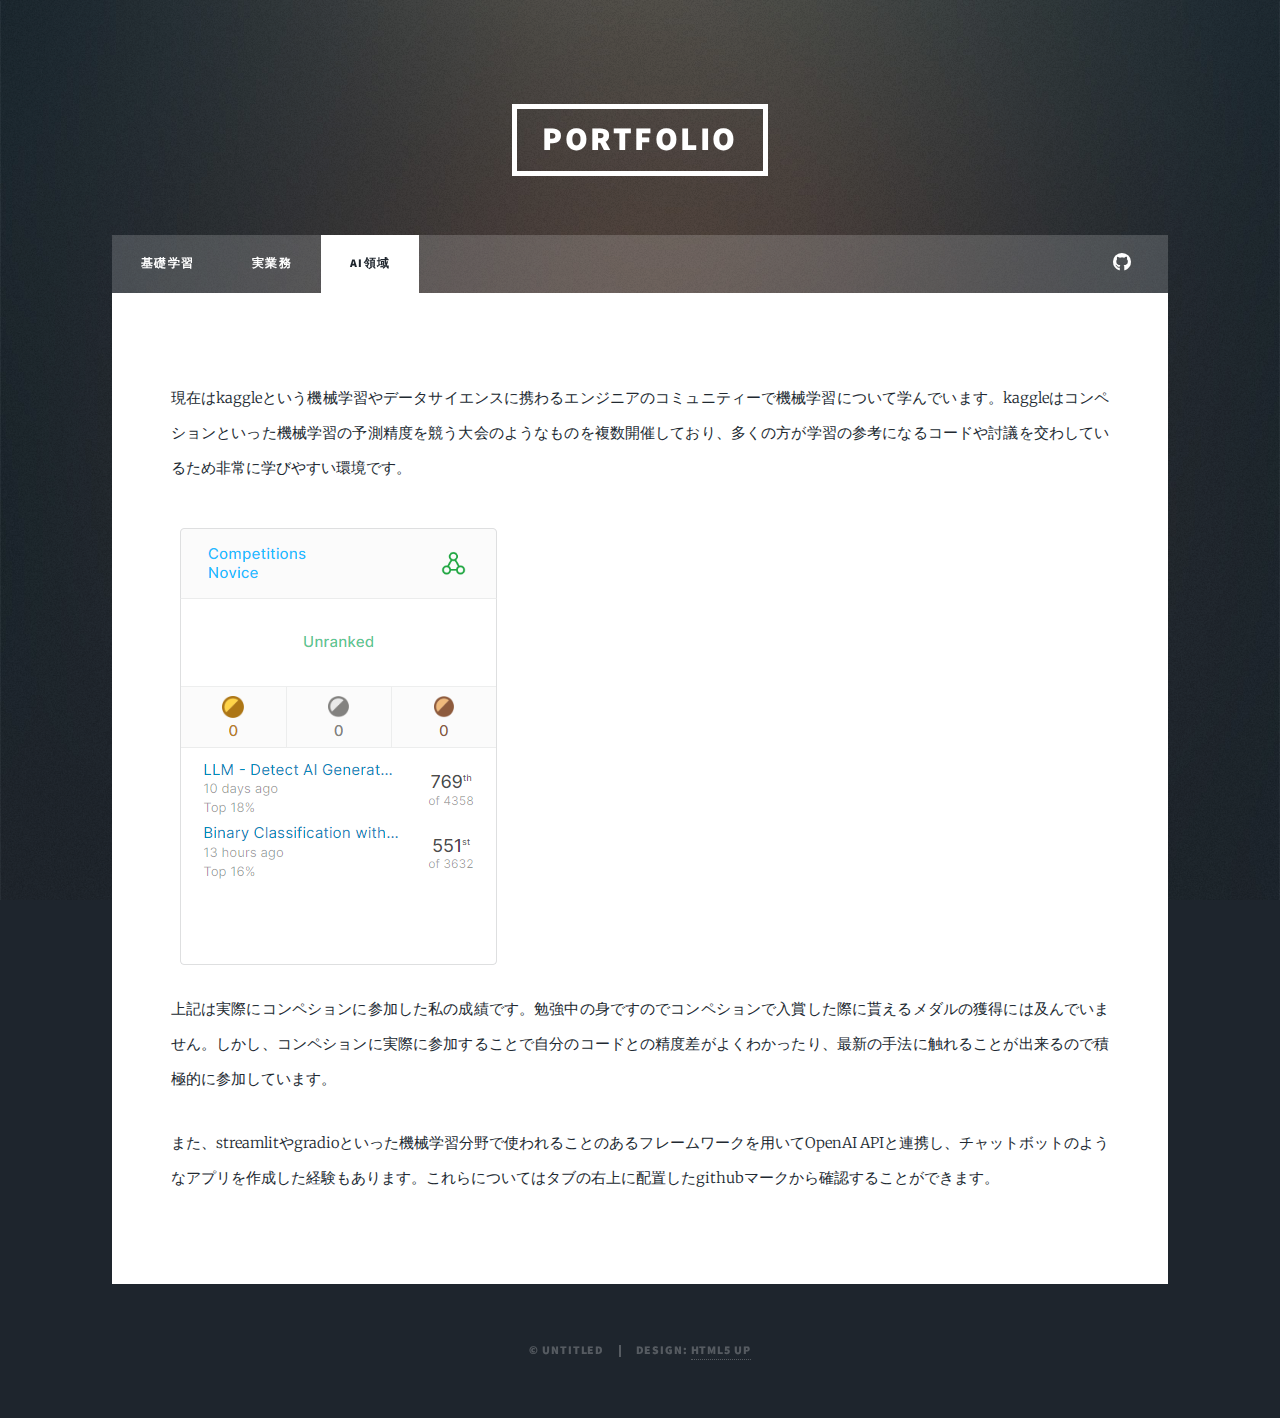
==== commit a9c93990: "更新" ====
--- a/elements.html
+++ b/elements.html
@@ -25,8 +25,8 @@
 				<!-- Nav -->
 					<nav id="nav">
 						<ul class="links">
-							<li><a href="index.html">データ加工</a></li>
-							<li><a href="generic.html">データ可視化</a></li>
+							<li><a href="index.html">基礎学習</a></li>
+							<li><a href="generic.html">実業務</a></li>
 							<li class="active"><a href="elements.html">AI領域</a></li>
 						</ul>
 						<ul class="icons">
@@ -39,389 +39,10 @@
 
 						<!-- Post -->
 							<section class="post">
-								<header class="major">
-									<h1>Elements<br />
-									Reference</h1>
-								</header>
-
-								<!-- Text stuff -->
-									<h2>Text</h2>
-									<p>This is <b>bold</b> and this is <strong>strong</strong>. This is <i>italic</i> and this is <em>emphasized</em>.
-									This is <sup>superscript</sup> text and this is <sub>subscript</sub> text.
-									This is <u>underlined</u> and this is code: <code>for (;;) { ... }</code>.
-									Finally, this is a <a href="#">link</a>.</p>
-									<hr />
-									<h2>Heading Level 2</h2>
-									<h3>Heading Level 3</h3>
-									<h4>Heading Level 4</h4>
-									<h5>Heading Level 5</h5>
-									<h6>Heading Level 6</h6>
-									<hr />
-									<header>
-										<h2>Heading with a Subtitle</h2>
-										<p>Lorem ipsum dolor sit amet nullam id egestas urna aliquam</p>
-									</header>
-									<p>Nunc lacinia ante nunc ac lobortis. Interdum adipiscing gravida odio porttitor sem non mi integer non faucibus ornare mi ut ante amet placerat aliquet. Volutpat eu sed ante lacinia sapien lorem accumsan varius montes viverra nibh in adipiscing blandit tempus accumsan.</p>
-									<header>
-										<h3>Heading with a Subtitle</h3>
-										<p>Lorem ipsum dolor sit amet nullam id egestas urna aliquam</p>
-									</header>
-									<p>Nunc lacinia ante nunc ac lobortis. Interdum adipiscing gravida odio porttitor sem non mi integer non faucibus ornare mi ut ante amet placerat aliquet. Volutpat eu sed ante lacinia sapien lorem accumsan varius montes viverra nibh in adipiscing blandit tempus accumsan.</p>
-									<header>
-										<h4>Heading with a Subtitle</h4>
-										<p>Lorem ipsum dolor sit amet nullam id egestas urna aliquam</p>
-									</header>
-									<p>Nunc lacinia ante nunc ac lobortis. Interdum adipiscing gravida odio porttitor sem non mi integer non faucibus ornare mi ut ante amet placerat aliquet. Volutpat eu sed ante lacinia sapien lorem accumsan varius montes viverra nibh in adipiscing blandit tempus accumsan.</p>
-
-									<hr />
-
-								<!-- Lists -->
-									<h2>Lists</h2>
-									<div class="row">
-										<div class="col-6 col-12-small">
-
-											<h3>Unordered</h3>
-											<ul>
-												<li>Dolor pulvinar etiam.</li>
-												<li>Sagittis lorem eleifend.</li>
-												<li>Felis feugiat dolore viverra.</li>
-												<li>Dolor pulvinar etiam.</li>
-											</ul>
-
-											<h3>Alternate</h3>
-											<ul class="alt">
-												<li>Dolor pulvinar etiam etiam.</li>
-												<li>Sagittis adipiscing eleifend.</li>
-												<li>Felis enim dolore viverra.</li>
-												<li>Dolor pulvinar etiam etiam.</li>
-											</ul>
-
-										</div>
-										<div class="col-6 col-12-small">
-
-											<h3>Ordered</h3>
-											<ol>
-												<li>Dolor pulvinar etiam.</li>
-												<li>Etiam vel felis at viverra.</li>
-												<li>Felis enim feugiat magna.</li>
-												<li>Etiam vel felis nullam.</li>
-												<li>Felis enim et tempus.</li>
-											</ol>
-
-											<h3>Icons</h3>
-											<ul class="icons">
-												<li><a href="#" class="icon brands fa-twitter"><span class="label">Twitter</span></a></li>
-												<li><a href="#" class="icon brands fa-facebook-f"><span class="label">Facebook</span></a></li>
-												<li><a href="#" class="icon brands fa-instagram"><span class="label">Instagram</span></a></li>
-												<li><a href="#" class="icon brands fa-github"><span class="label">Github</span></a></li>
-												<li><a href="#" class="icon brands fa-dribbble"><span class="label">Dribbble</span></a></li>
-											</ul>
-											<ul class="icons alt">
-												<li><a href="#" class="icon brands alt fa-twitter"><span class="label">Twitter</span></a></li>
-												<li><a href="#" class="icon brands alt fa-facebook-f"><span class="label">Facebook</span></a></li>
-												<li><a href="#" class="icon brands alt fa-instagram"><span class="label">Instagram</span></a></li>
-												<li><a href="#" class="icon brands alt fa-github"><span class="label">Github</span></a></li>
-												<li><a href="#" class="icon brands alt fa-dribbble"><span class="label">Dribbble</span></a></li>
-											</ul>
-
-										</div>
-									</div>
-									<h3>Definition</h3>
-									<dl>
-										<dt>Item 1</dt>
-										<dd>
-											<p>Lorem ipsum dolor vestibulum ante ipsum primis in faucibus vestibulum. Blandit adipiscing eu felis iaculis volutpat ac adipiscing accumsan eu faucibus. Integer ac pellentesque praesent.</p>
-										</dd>
-										<dt>Item 2</dt>
-										<dd>
-											<p>Lorem ipsum dolor vestibulum ante ipsum primis in faucibus vestibulum. Blandit adipiscing eu felis iaculis volutpat ac adipiscing accumsan eu faucibus. Integer ac pellentesque praesent.</p>
-										</dd>
-										<dt>Item 3</dt>
-										<dd>
-											<p>Lorem ipsum dolor vestibulum ante ipsum primis in faucibus vestibulum. Blandit adipiscing eu felis iaculis volutpat ac adipiscing accumsan eu faucibus. Integer ac pellentesque praesent.</p>
-										</dd>
-									</dl>
-
-									<h3>Actions</h3>
-									<ul class="actions">
-										<li><a href="#" class="button primary">Primary</a></li>
-										<li><a href="#" class="button">Default</a></li>
-									</ul>
-									<ul class="actions small">
-										<li><a href="#" class="button primary small">Small</a></li>
-										<li><a href="#" class="button small">Small</a></li>
-									</ul>
-									<div class="row">
-										<div class="col-6 col-12-small">
-											<ul class="actions stacked">
-												<li><a href="#" class="button primary">Default</a></li>
-												<li><a href="#" class="button">Default</a></li>
-											</ul>
-										</div>
-										<div class="col-6 col-12-small">
-											<ul class="actions stacked">
-												<li><a href="#" class="button primary small">Small</a></li>
-												<li><a href="#" class="button small">Small</a></li>
-											</ul>
-										</div>
-									</div>
-									<div class="row">
-										<div class="col-6 col-12-small">
-											<ul class="actions stacked">
-												<li><a href="#" class="button primary fit">Default</a></li>
-												<li><a href="#" class="button fit">Default</a></li>
-											</ul>
-										</div>
-										<div class="col-6 col-12-small">
-											<ul class="actions stacked">
-												<li><a href="#" class="button primary small fit">Small</a></li>
-												<li><a href="#" class="button small fit">Small</a></li>
-											</ul>
-										</div>
-									</div>
-
-									<hr />
-
-								<!-- Blockquote -->
-									<h2>Blockquote</h2>
-									<blockquote>Fringilla nisl. Donec accumsan interdum nisi, quis tincidunt felis sagittis eget tempus euismod. Vestibulum ante ipsum primis in faucibus vestibulum. Blandit adipiscing eu felis iaculis volutpat ac adipiscing accumsan faucibus. Vestibulum ante ipsum primis in faucibus vestibulum. Blandit adipiscing eu felis.</blockquote>
-
-									<hr />
-
-								<!-- Table -->
-									<h2>Table</h2>
-
-									<h3>Default</h3>
-									<div class="table-wrapper">
-										<table>
-											<thead>
-												<tr>
-													<th>Name</th>
-													<th>Description</th>
-													<th>Price</th>
-												</tr>
-											</thead>
-											<tbody>
-												<tr>
-													<td>Item 1</td>
-													<td>Ante turpis integer aliquet porttitor.</td>
-													<td>29.99</td>
-												</tr>
-												<tr>
-													<td>Item 2</td>
-													<td>Vis ac commodo adipiscing arcu aliquet.</td>
-													<td>19.99</td>
-												</tr>
-												<tr>
-													<td>Item 3</td>
-													<td> Morbi faucibus arcu accumsan lorem.</td>
-													<td>29.99</td>
-												</tr>
-												<tr>
-													<td>Item 4</td>
-													<td>Vitae integer tempus condimentum.</td>
-													<td>19.99</td>
-												</tr>
-												<tr>
-													<td>Item 5</td>
-													<td>Ante turpis integer aliquet porttitor.</td>
-													<td>29.99</td>
-												</tr>
-											</tbody>
-											<tfoot>
-												<tr>
-													<td colspan="2"></td>
-													<td>100.00</td>
-												</tr>
-											</tfoot>
-										</table>
-									</div>
-
-									<h3>Alternate</h3>
-									<div class="table-wrapper">
-										<table class="alt">
-											<thead>
-												<tr>
-													<th>Name</th>
-													<th>Description</th>
-													<th>Price</th>
-												</tr>
-											</thead>
-											<tbody>
-												<tr>
-													<td>Item 1</td>
-													<td>Ante turpis integer aliquet porttitor.</td>
-													<td>29.99</td>
-												</tr>
-												<tr>
-													<td>Item 2</td>
-													<td>Vis ac commodo adipiscing arcu aliquet.</td>
-													<td>19.99</td>
-												</tr>
-												<tr>
-													<td>Item 3</td>
-													<td> Morbi faucibus arcu accumsan lorem.</td>
-													<td>29.99</td>
-												</tr>
-												<tr>
-													<td>Item 4</td>
-													<td>Vitae integer tempus condimentum.</td>
-													<td>19.99</td>
-												</tr>
-												<tr>
-													<td>Item 5</td>
-													<td>Ante turpis integer aliquet porttitor.</td>
-													<td>29.99</td>
-												</tr>
-											</tbody>
-											<tfoot>
-												<tr>
-													<td colspan="2"></td>
-													<td>100.00</td>
-												</tr>
-											</tfoot>
-										</table>
-									</div>
-
-									<hr />
-
-								<!-- Buttons -->
-									<h2>Buttons</h2>
-									<ul class="actions">
-										<li><a href="#" class="button primary">Primary</a></li>
-										<li><a href="#" class="button">Default</a></li>
-									</ul>
-									<ul class="actions">
-										<li><a href="#" class="button primary large">Large</a></li>
-										<li><a href="#" class="button">Default</a></li>
-										<li><a href="#" class="button small">Small</a></li>
-									</ul>
-									<ul class="actions fit">
-										<li><a href="#" class="button primary fit">Fit</a></li>
-										<li><a href="#" class="button fit">Fit</a></li>
-									</ul>
-									<ul class="actions fit small">
-										<li><a href="#" class="button primary fit small">Fit + Small</a></li>
-										<li><a href="#" class="button fit small">Fit + Small</a></li>
-									</ul>
-									<ul class="actions">
-										<li><a href="#" class="button primary icon solid fa-search">Icon</a></li>
-										<li><a href="#" class="button icon solid fa-download">Icon</a></li>
-									</ul>
-									<ul class="actions">
-										<li><span class="button primary disabled">Primary</span></li>
-										<li><span class="button disabled">Default</span></li>
-									</ul>
-
-									<hr />
-
-								<!-- Form -->
-									<h2>Form</h2>
-
-									<form method="post" action="#">
-										<div class="row gtr-uniform">
-											<div class="col-6 col-12-xsmall">
-												<input type="text" name="demo-name" id="demo-name" value="" placeholder="Name" />
-											</div>
-											<div class="col-6 col-12-xsmall">
-												<input type="email" name="demo-email" id="demo-email" value="" placeholder="Email" />
-											</div>
-											<!-- Break -->
-											<div class="col-12">
-												<select name="demo-category" id="demo-category">
-													<option value="">- Category -</option>
-													<option value="1">Manufacturing</option>
-													<option value="1">Shipping</option>
-													<option value="1">Administration</option>
-													<option value="1">Human Resources</option>
-												</select>
-											</div>
-											<!-- Break -->
-											<div class="col-4 col-12-small">
-												<input type="radio" id="demo-priority-low" name="demo-priority" checked>
-												<label for="demo-priority-low">Low</label>
-											</div>
-											<div class="col-4 col-12-small">
-												<input type="radio" id="demo-priority-normal" name="demo-priority">
-												<label for="demo-priority-normal">Normal</label>
-											</div>
-											<div class="col-4 col-12-small">
-												<input type="radio" id="demo-priority-high" name="demo-priority">
-												<label for="demo-priority-high">High</label>
-											</div>
-											<!-- Break -->
-											<div class="col-6 col-12-small">
-												<input type="checkbox" id="demo-copy" name="demo-copy">
-												<label for="demo-copy">Email me a copy</label>
-											</div>
-											<div class="col-6 col-12-small">
-												<input type="checkbox" id="demo-human" name="demo-human" checked>
-												<label for="demo-human">I am a human</label>
-											</div>
-											<!-- Break -->
-											<div class="col-12">
-												<textarea name="demo-message" id="demo-message" placeholder="Enter your message" rows="6"></textarea>
-											</div>
-											<!-- Break -->
-											<div class="col-12">
-												<ul class="actions">
-													<li><input type="submit" value="Send Message" class="primary" /></li>
-													<li><input type="reset" value="Reset" /></li>
-												</ul>
-											</div>
-										</div>
-									</form>
-
-									<hr />
-
-								<!-- Image -->
-									<h2>Image</h2>
-
-									<h3>Fit</h3>
-									<span class="image fit"><img src="images/pic01.jpg" alt="" /></span>
-									<div class="box alt">
-										<div class="row gtr-50 gtr-uniform">
-											<div class="col-4"><span class="image fit"><img src="images/pic02.jpg" alt="" /></span></div>
-											<div class="col-4"><span class="image fit"><img src="images/pic03.jpg" alt="" /></span></div>
-											<div class="col-4"><span class="image fit"><img src="images/pic04.jpg" alt="" /></span></div>
-											<!-- Break -->
-											<div class="col-4"><span class="image fit"><img src="images/pic04.jpg" alt="" /></span></div>
-											<div class="col-4"><span class="image fit"><img src="images/pic02.jpg" alt="" /></span></div>
-											<div class="col-4"><span class="image fit"><img src="images/pic03.jpg" alt="" /></span></div>
-											<!-- Break -->
-											<div class="col-4"><span class="image fit"><img src="images/pic03.jpg" alt="" /></span></div>
-											<div class="col-4"><span class="image fit"><img src="images/pic04.jpg" alt="" /></span></div>
-											<div class="col-4"><span class="image fit"><img src="images/pic02.jpg" alt="" /></span></div>
-										</div>
-									</div>
-
-									<h3>Left &amp; Right</h3>
-									<p><span class="image left"><img src="images/pic08.jpg" alt="" /></span>Lorem ipsum dolor sit accumsan interdum nisi, quis tincidunt felis sagittis eget. tempus euismod. Vestibulum ante ipsum primis in faucibus vestibulum. Blandit adipiscing eu felis iaculis volutpat ac adipiscing accumsan eu faucibus. Integer ac pellentesque praesent tincidunt felis sagittis eget. tempus euismod. Vestibulum ante ipsum primis sagittis eget. tempus euismod. Vestibulum ante ipsum primis in faucibus vestibulum. Blandit adipiscing eu felis iaculis volutpat ac adipiscing accumsan eu faucibus. Integer ac pellentesque praesent tincidunt felis sagittis eget. tempus euismod. Vestibulum ante ipsum primis in faucibus vestibulum. Blandit adipiscing eu felis iaculis volutpat ac adipiscing accumsan eu faucibus. Integer ac pellentesque praesent. Vestibulum ante ipsum primis in faucibus magna blandit adipiscing eu felis iaculis.</p>
-									<p><span class="image right"><img src="images/pic09.jpg" alt="" /></span>Lorem ipsum dolor sit accumsan interdum nisi, quis tincidunt felis sagittis eget. tempus euismod. Vestibulum ante ipsum primis in faucibus vestibulum. Blandit adipiscing eu felis iaculis volutpat ac adipiscing accumsan eu faucibus. Integer ac pellentesque praesent tincidunt felis sagittis eget. tempus euismod. Vestibulum ante ipsum primis sagittis eget. tempus euismod. Vestibulum ante ipsum primis in faucibus vestibulum. Blandit adipiscing eu felis iaculis volutpat ac adipiscing accumsan eu faucibus. Integer ac pellentesque praesent tincidunt felis sagittis eget. tempus euismod. Vestibulum ante ipsum primis in faucibus vestibulum. Blandit adipiscing eu felis iaculis volutpat ac adipiscing accumsan eu faucibus. Integer ac pellentesque praesent. Vestibulum ante ipsum primis in faucibus magna blandit adipiscing eu felis iaculis.</p>
-
-									<hr />
-
-								<!-- Box -->
-									<h2>Box</h2>
-									<div class="box">
-										<p>Felis sagittis eget tempus primis in faucibus vestibulum. Blandit adipiscing eu felis iaculis volutpat ac adipiscing accumsan eu faucibus. Integer ac pellentesque praesent tincidunt felis sagittis eget. tempus euismod. Magna sed etiam ante ipsum primis in faucibus vestibulum. Blandit adipiscing eu ipsum primis in faucibus vestibulum. Blandit adipiscing eu felis iaculis volutpat ac adipiscing accumsan eu faucibus lorem ipsum dolor sit amet nullam. Integer ac pellentesque praesent tincidunt felis sagittis eget. tempus euismod. Vestibulum ante ipsum primis sagittis eget. tempus euismod. Vestibulum ante ipsum primis in faucibus vestibulum. Blandit adipiscing eu felis iaculis volutpat ac adipiscing accumsan eu faucibus. Integer ac pellentesque praesent tincidunt felis sagittis eget. tempus euismod. Vestibulum ante ipsum primis in faucibus vestibulum. Blandit adipiscing eu felis iaculis volutpat ac adipiscing accumsan eu faucibus. Integer ac pellentesque praesent. Vestibulum ante ipsum primis in faucibus magna blandit adipiscing eu felis iaculis volutpat lorem ipsum dolor.</p>
-									</div>
-
-									<hr />
-
-								<!-- Preformatted Code -->
-									<h2>Preformatted</h2>
-									<pre><code>i = 0;
-
-while (!deck.isInOrder()) {
-    print 'Iteration ' + i;
-    deck.shuffle();
-    i++;
-}
-
-print 'It took ' + i + ' iterations to sort the deck.';
-</code></pre>
-
+								<p>現在はkaggleという機械学習やデータサイエンスに携わるエンジニアのコミュニティーで機械学習について学んでいます。kaggleはコンペションといった機械学習の予測精度を競う大会のようなものを複数開催しており、多くの方が学習の参考になるコードや討議を交わしているため非常に学びやすい環境です。</p>
+								<div><img src="images/kaggle1.png" alt="" /></div>
+								<p>上記は実際にコンペションに参加した私の成績です。勉強中の身ですのでコンペションで入賞した際に貰えるメダルの獲得には及んでいません。しかし、コンペションに実際に参加することで自分のコードとの精度差がよくわかったり、最新の手法に触れることが出来るので積極的に参加しています。</p>
+								<p>また、streamlitやgradioといった機械学習分野で使われることのあるフレームワークを用いてOpenAI APIと連携し、チャットボットのようなアプリを作成した経験もあります。これらについてはタブの右上に配置したgithubマークから確認することができます。</p>
 							</section>
 
 					</div>
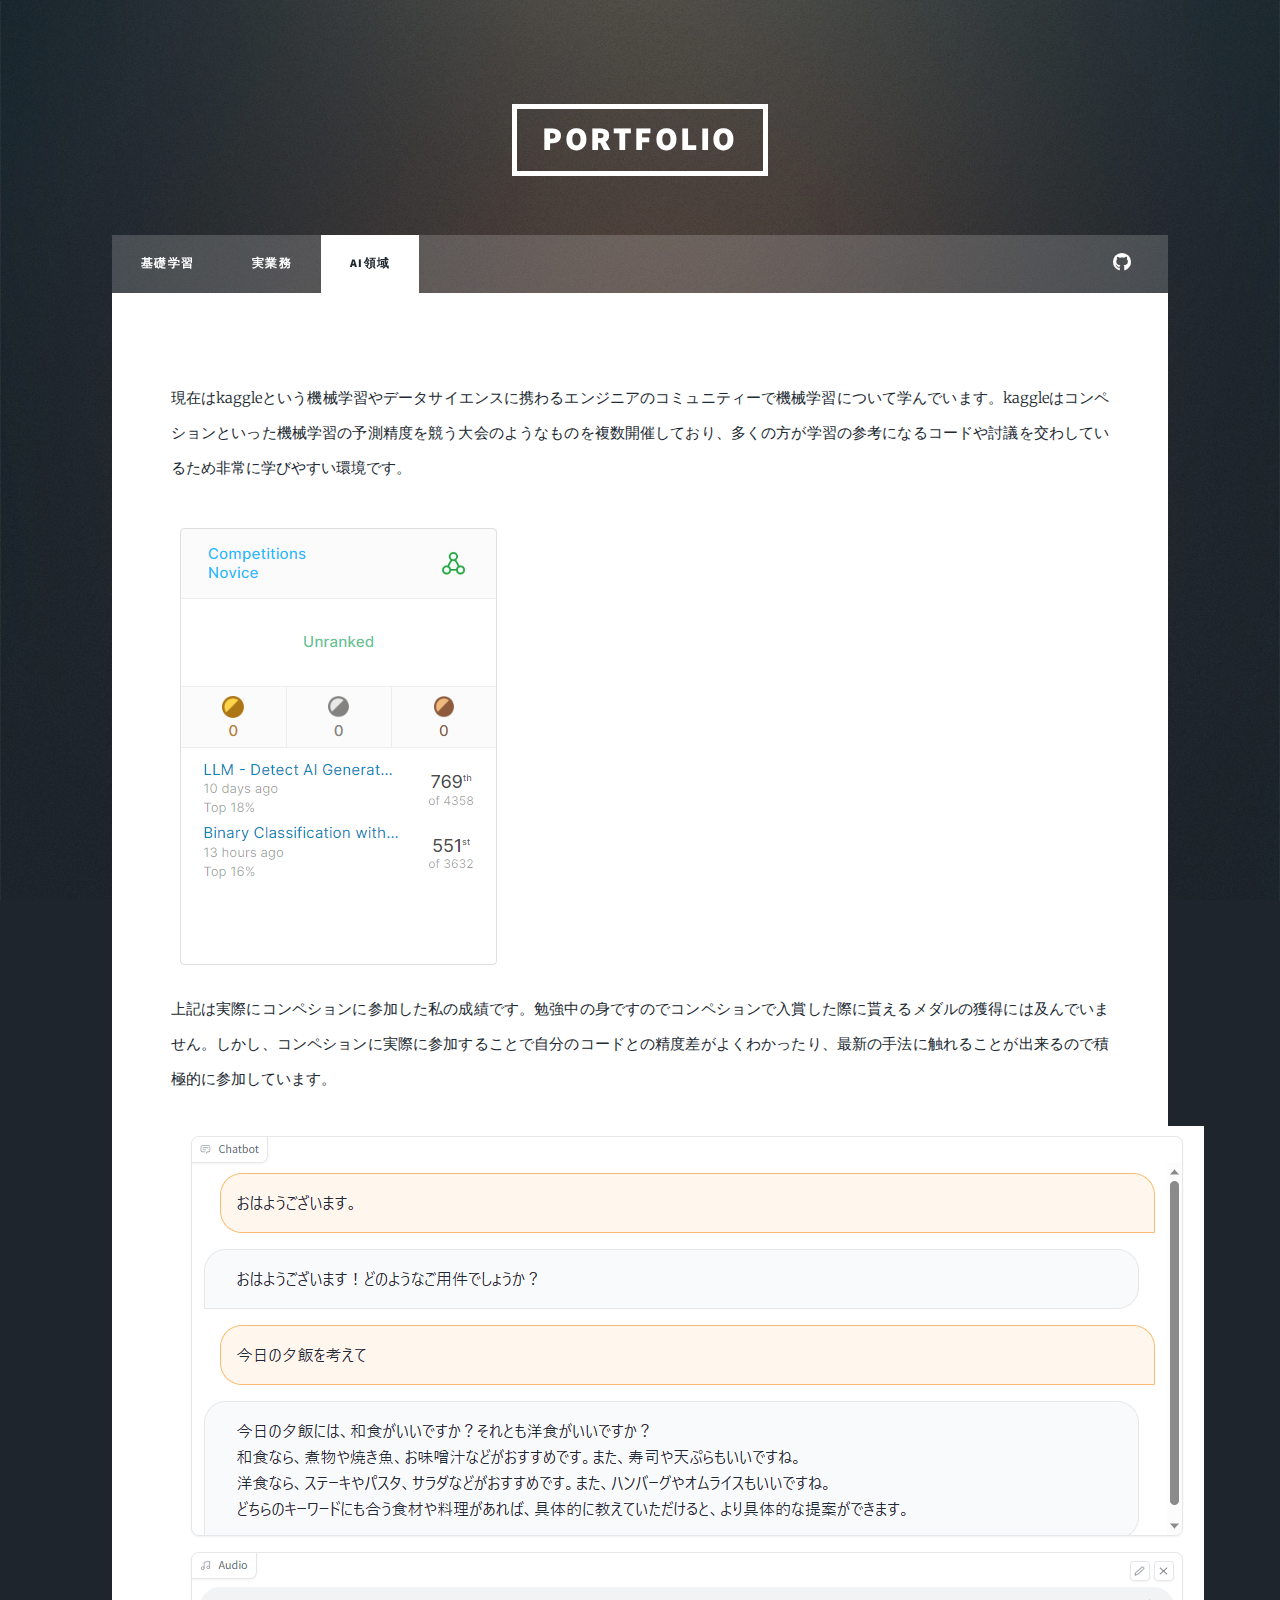
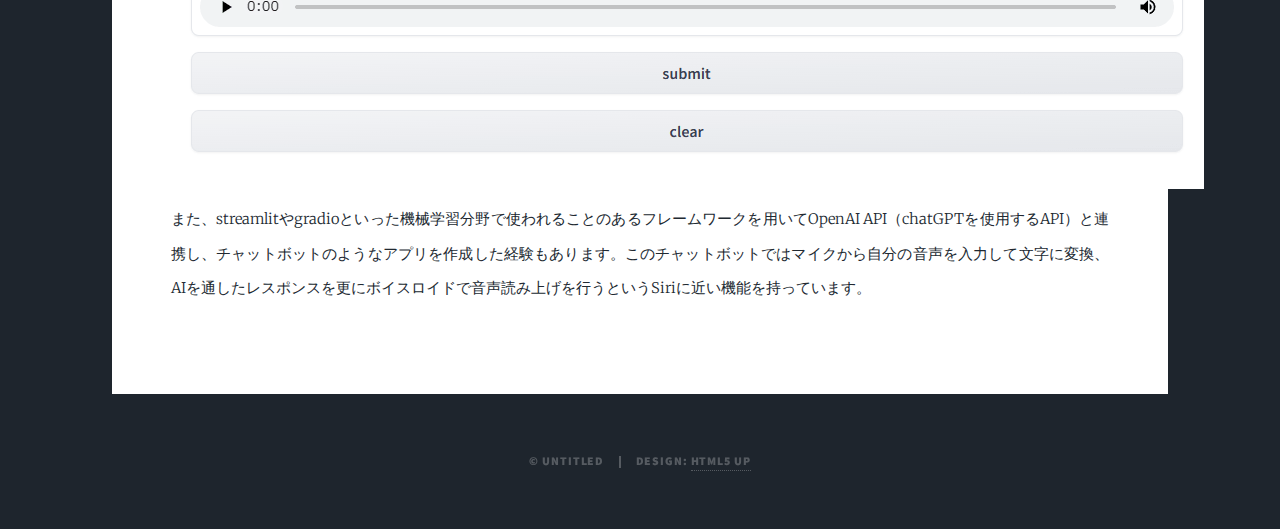
==== commit f81075e6: "renew" ====
--- a/elements.html
+++ b/elements.html
@@ -6,7 +6,7 @@
 -->
 <html>
 	<head>
-		<title>Elements Reference - Massively by HTML5 UP</title>
+		<title>portfolio</title>
 		<meta charset="utf-8" />
 		<meta name="viewport" content="width=device-width, initial-scale=1, user-scalable=no" />
 		<link rel="stylesheet" href="assets/css/main.css" />
@@ -42,16 +42,17 @@
 								<p>現在はkaggleという機械学習やデータサイエンスに携わるエンジニアのコミュニティーで機械学習について学んでいます。kaggleはコンペションといった機械学習の予測精度を競う大会のようなものを複数開催しており、多くの方が学習の参考になるコードや討議を交わしているため非常に学びやすい環境です。</p>
 								<div><img src="images/kaggle1.png" alt="" /></div>
 								<p>上記は実際にコンペションに参加した私の成績です。勉強中の身ですのでコンペションで入賞した際に貰えるメダルの獲得には及んでいません。しかし、コンペションに実際に参加することで自分のコードとの精度差がよくわかったり、最新の手法に触れることが出来るので積極的に参加しています。</p>
-								<p>また、streamlitやgradioといった機械学習分野で使われることのあるフレームワークを用いてOpenAI APIと連携し、チャットボットのようなアプリを作成した経験もあります。これらについてはタブの右上に配置したgithubマークから確認することができます。</p>
+								<div><img src="images/chatbot.png" alt="" /></div>
+								<p>また、streamlitやgradioといった機械学習分野で使われることのあるフレームワークを用いてOpenAI API（chatGPTを使用するAPI）と連携し、チャットボットのようなアプリを作成した経験もあります。このチャットボットではマイクから自分の音声を入力して文字に変換、AIを通したレスポンスを更にボイスロイドで音声読み上げを行うというSiriに近い機能を持っています。</p>
 							</section>
 
 					</div>
 
 
 				<!-- Copyright -->
-					<div id="copyright">
-						<ul><li>&copy; Untitled</li><li>Design: <a href="https://html5up.net">HTML5 UP</a></li></ul>
-					</div>
+				<div id="copyright">
+					<ul><li>&copy; Untitled</li><li>Design: <a href="https://html5up.net">HTML5 UP</a></li></ul>
+				</div>
 
 			</div>
 
--- a/assets/css/main.css
+++ b/assets/css/main.css
@@ -148,7 +148,7 @@
 	}
 
 	body, input, select, textarea {
-		font-family: "Merriweather", Georgia, serif;
+		font-family: "Merriweather", Georgia, arial black;
 		font-weight: 300;
 		font-size: 1rem;
 		line-height: 2.375;
@@ -2597,6 +2597,9 @@
 
 		.image img {
 			display: block;
+			max-width: 100%; /* 画像の最大幅を親要素に合わせる */
+			height: auto; /* 高さを自動調整 */
+			margin-right: 10px; /* 画像の右側に余白を追加（必要に応じて調整） */
 		}
 
 		.image.left, .image.right {
@@ -3392,8 +3395,8 @@
 		}
 
 		#intro p {
-			font-size: 1.25rem;
-			font-style: italic;
+			font-size: 1.0rem;
+			/* font-style: italic; */
 			margin-top: -0.25rem;
 			text-align: center;
 		}
@@ -4687,4 +4690,18 @@
 			visibility: visible;
 		}
 
-	}+	}
+	    /* 画像を横に並べるためのスタイル */
+		.image-container {
+			display: flex;
+			flex-wrap: wrap; /* 画面が狭くなったときに折り返し */
+			justify-content: center; /* 中央寄せ */
+		  }
+	  
+		  .thumbnail {
+			max-width: 400px; /* サムネイル画像の最大幅 */
+			height: auto; /* 高さを自動調整 */
+			margin: 5px; /* 画像の周りに余白を追加 */
+			cursor: pointer; /* カーソルをポインターに変更 */
+		  }
+	  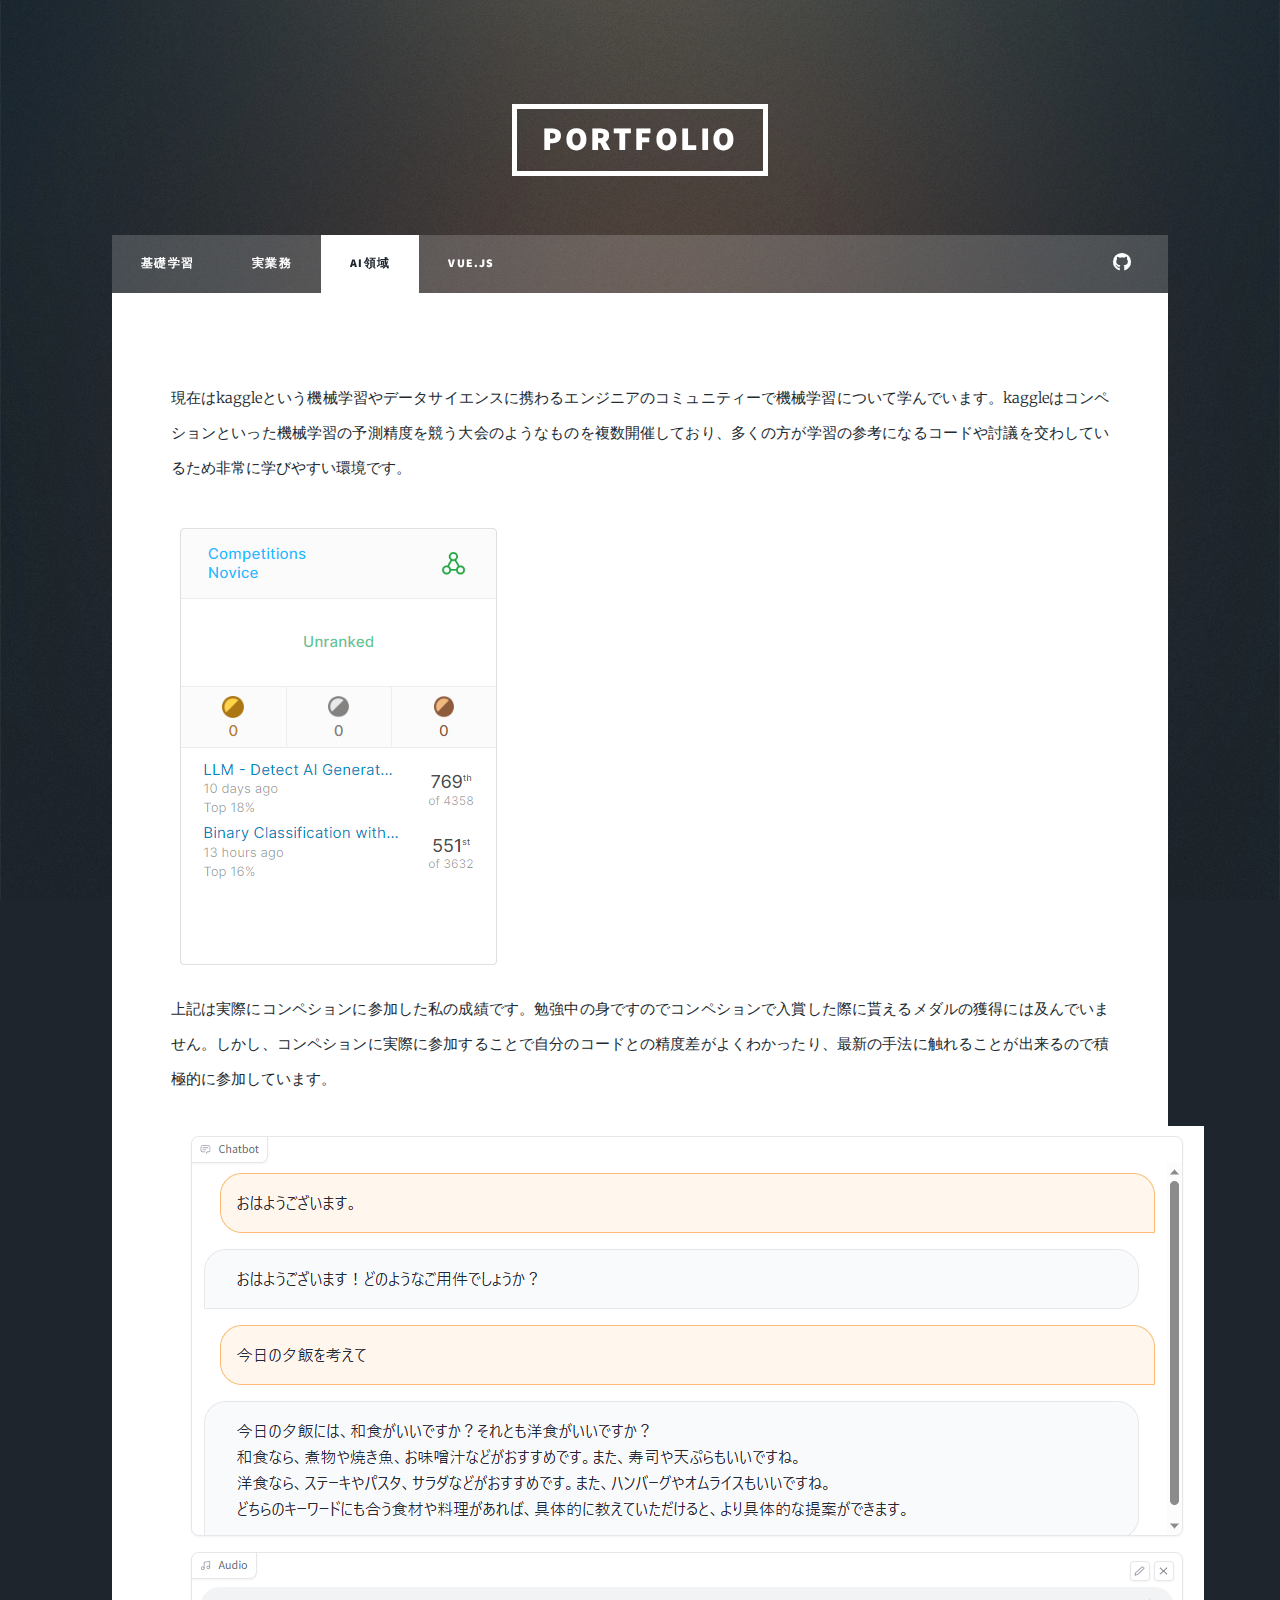
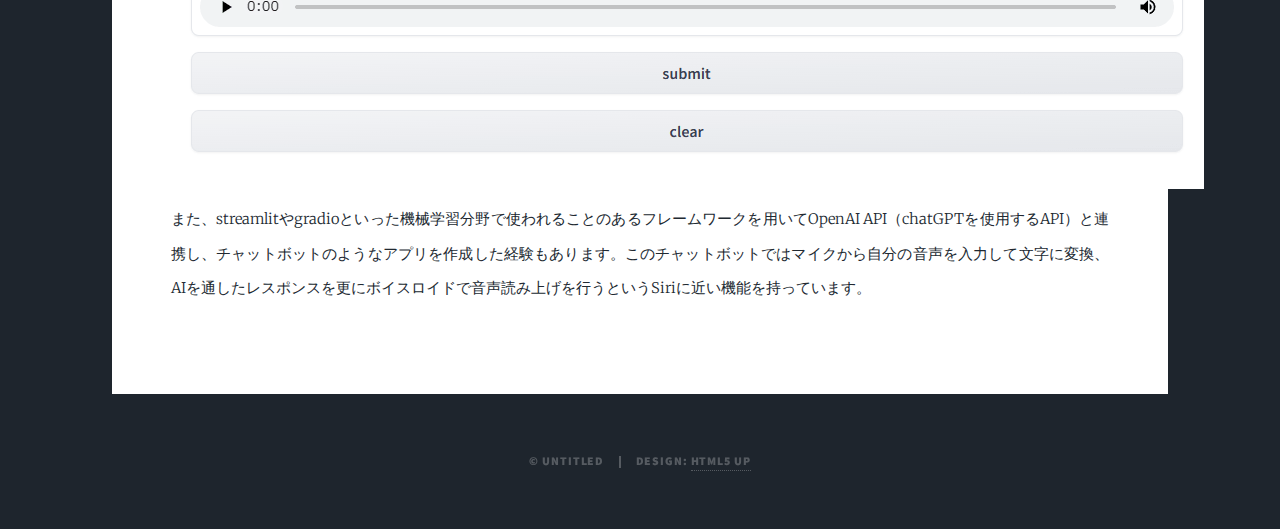
==== commit 5ce13631: "vue追加" ====
--- a/elements.html
+++ b/elements.html
@@ -28,6 +28,7 @@
 							<li><a href="index.html">基礎学習</a></li>
 							<li><a href="generic.html">実業務</a></li>
 							<li class="active"><a href="elements.html">AI領域</a></li>
+							<li><a href="vuesamp.html">Vue.js</a></li>
 						</ul>
 						<ul class="icons">
 							<li><a href="https://github.com/key410" class="icon brands fa-github"><span class="label">GitHub</span></a></li>
--- a/assets/css/main.css
+++ b/assets/css/main.css
@@ -4704,4 +4704,10 @@
 			margin: 5px; /* 画像の周りに余白を追加 */
 			cursor: pointer; /* カーソルをポインターに変更 */
 		  }
+		  .thumbnail2 {
+			max-width: 800px; /* サムネイル画像の最大幅 */
+			height: auto; /* 高さを自動調整 */
+			margin: 5px; /* 画像の周りに余白を追加 */
+			cursor: pointer; /* カーソルをポインターに変更 */
+		  }
 	  